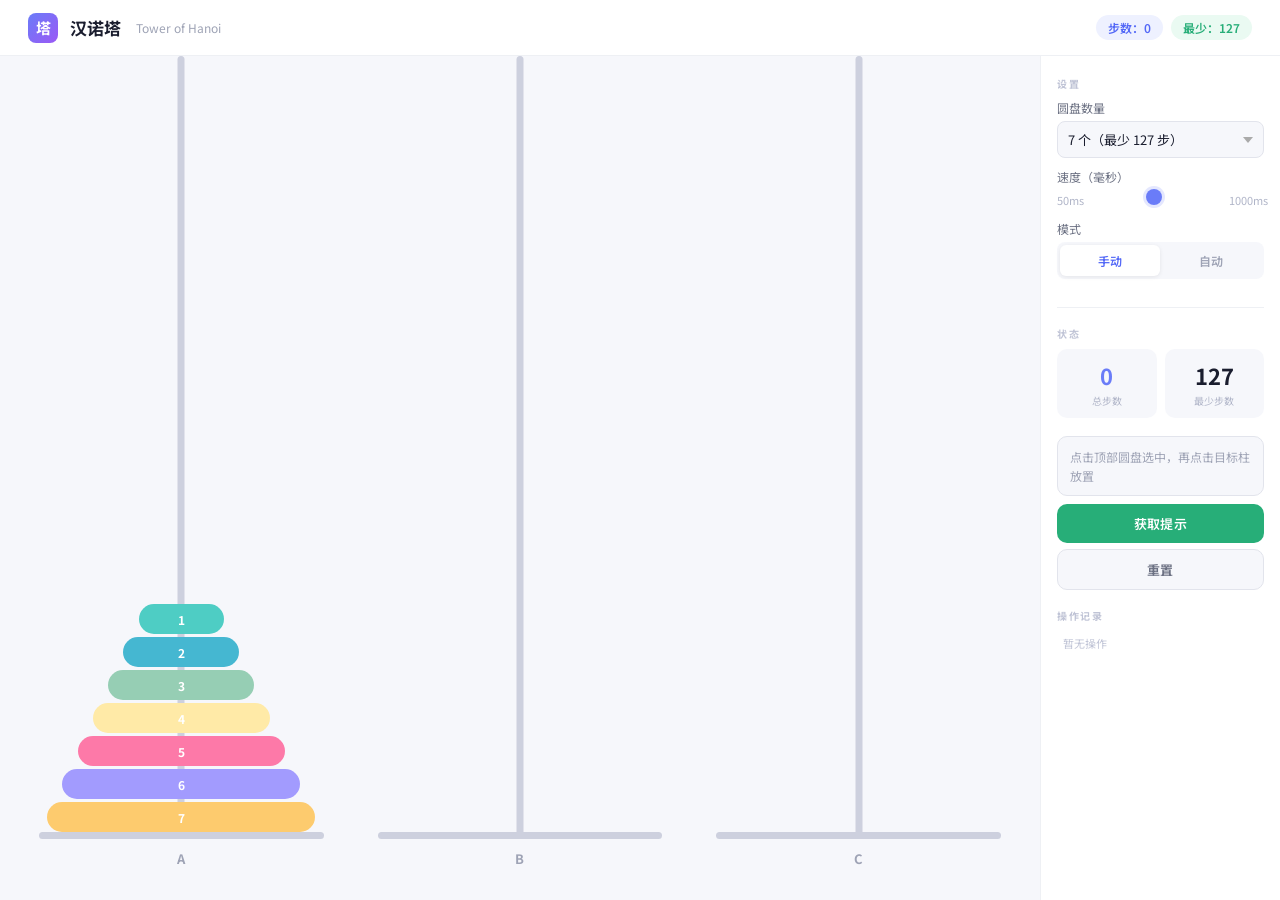
==== Hanoi/Hanoi.html @ 606c4be8 "docs:整理Hanoi文件结构" ====
<!DOCTYPE html>
<!-- saved from url=(0045)file:///C:/Users/admin/Downloads/hanoi_5.html -->
<html lang="zh"><head><meta http-equiv="Content-Type" content="text/html; charset=UTF-8">

<title>汉诺塔</title>
<style>
@import url('https://fonts.googleapis.com/css2?family=Nunito:wght@400;600;700&family=Noto+Sans+SC:wght@400;500;700&display=swap');

*{box-sizing:border-box;margin:0;padding:0}
html,body{width:100%;height:100%;overflow:hidden}

body{
  background:#f0f2f5;
  font-family:'Noto Sans SC','Nunito',sans-serif;
  display:flex;align-items:center;justify-content:center;
}

#app{
  width:100vw;height:100vh;
  max-width:calc(100vh * 16/9);
  background:#fff;
  display:grid;
  grid-template-rows:56px 1fr;
  grid-template-columns:1fr 240px;
  border-radius:0;
  overflow:hidden;
  box-shadow:0 4px 40px rgba(0,0,0,0.10);
}

/* header */
header{
  grid-column:1/3;
  background:#fff;
  border-bottom:1.5px solid #eef0f4;
  display:flex;align-items:center;
  padding:0 28px;gap:12px;
}
.hlogo{
  width:30px;height:30px;border-radius:8px;
  background:linear-gradient(135deg,#6a7cf8,#9b59f5);
  display:flex;align-items:center;justify-content:center;
  font-size:15px;font-weight:700;color:#fff;flex-shrink:0;
}
.htitle{font-size:17px;font-weight:700;color:#1a1d2e;letter-spacing:-0.2px}
.hsub{font-size:12px;color:#9ea3b5;margin-left:4px}
.hbadge{
  margin-left:auto;display:flex;gap:8px;
}
.badge{
  padding:4px 12px;border-radius:20px;font-size:12px;font-weight:600;
}
.badge-blue{background:#eef1ff;color:#5469f7}
.badge-green{background:#eafaf2;color:#27ae78}
.badge-red{background:#fff0f0;color:#e05252}

/* game area */
#game-area{
  background:#f6f7fb;
  display:flex;flex-direction:column;
  align-items:center;justify-content:center;
  padding:0 12px 16px;
  position:relative;
  overflow:hidden;
}

.towers-row{
  display:flex;width:100%;align-items:flex-end;
  justify-content:space-around;
  flex:1;padding-bottom:16px;
}

.tower-col{
  display:flex;flex-direction:column;align-items:center;
  position:relative;flex:1;height:100%;
}

.peg-label{
  font-size:13px;font-weight:700;color:#9ea3b5;
  letter-spacing:1px;margin-top:10px;
}

.peg-zone{
  width:100%;flex:1;
  display:flex;flex-direction:column-reverse;align-items:center;
  position:relative;cursor:pointer;
  border-radius:12px;
  transition:background 0.15s;
  padding-bottom:6px;
}
.peg-zone:hover{background:rgba(90,100,250,0.04)}
.peg-zone.can-drop{background:rgba(90,100,250,0.08)}
.peg-zone.selected-hint{background:rgba(90,100,250,0.06)}

.peg-rod{
  position:absolute;bottom:0;left:50%;transform:translateX(-50%);
  width:7px;background:#cdd0de;border-radius:4px;
  top:0;z-index:0;
}
.peg-base{
  position:absolute;bottom:0;left:8%;right:8%;
  height:7px;background:#cdd0de;border-radius:4px;z-index:1;
}

.disks-wrap{
  position:absolute;bottom:7px;
  width:90%;display:flex;flex-direction:column-reverse;
  align-items:center;gap:3px;z-index:2;
}

.disk{
  height:30px;border-radius:30px;
  display:flex;align-items:center;justify-content:center;
  font-size:12px;font-weight:700;color:#fff;
  transition:transform 0.14s,filter 0.14s,opacity 0.14s;
  cursor:default;position:relative;z-index:2;
  user-select:none;
}
.disk.is-top{cursor:grab;}
.disk.is-top:hover{filter:brightness(1.08);}
.disk.lifted{
  transform:translateY(-22px);
  filter:drop-shadow(0 6px 16px rgba(0,0,0,0.18)) brightness(1.1);
}
.disk.faded{opacity:0.35;}
.disk.dragging{opacity:0.25;transform:none!important;filter:none!important;}

/* floating ghost disk that follows the cursor */
#drag-ghost{
  position:fixed;pointer-events:none;z-index:9999;
  height:30px;border-radius:30px;
  display:flex;align-items:center;justify-content:center;
  font-size:12px;font-weight:700;color:#fff;
  box-shadow:0 8px 28px rgba(0,0,0,0.22);
  transform:translate(-50%,-50%) scale(1.06);
  transition:none;display:none;
}
.peg-zone.drag-over{
  background:rgba(90,100,250,0.13)!important;
  border:2px dashed rgba(90,100,250,0.45);
}

/* progress bottom */
.progress-row{
  width:90%;max-width:480px;
  display:flex;align-items:center;gap:10px;
  margin-top:4px;
}
.progress-track{
  flex:1;height:5px;background:#e2e4ec;border-radius:3px;overflow:hidden;
}
.progress-fill{
  height:100%;border-radius:3px;
  background:linear-gradient(90deg,#6a7cf8,#9b59f5);
  transition:width 0.3s;
}
.progress-label{font-size:11px;color:#b0b5c8;white-space:nowrap}

/* sidebar */
#sidebar{
  background:#fff;
  border-left:1.5px solid #eef0f4;
  padding:20px 16px;
  display:flex;flex-direction:column;gap:18px;
  overflow-y:auto;
}

.sec-label{
  font-size:10px;font-weight:700;color:#c0c4d6;
  letter-spacing:1.5px;text-transform:uppercase;margin-bottom:8px;
}

/* form elements */
.field{display:flex;flex-direction:column;gap:5px;margin-bottom:10px}
.field label{font-size:12px;color:#6b7082}

select{
  background:#f6f7fb;border:1.5px solid #e2e4ec;
  border-radius:8px;color:#1a1d2e;
  font-family:'Noto Sans SC',sans-serif;font-size:13px;
  padding:8px 10px;width:100%;cursor:pointer;outline:none;
  appearance:none;-webkit-appearance:none;
  background-image:url("data:image/svg+xml,%3Csvg xmlns='http://www.w3.org/2000/svg' width='10' height='6'%3E%3Cpath d='M0 0l5 6 5-6z' fill='%23aaa'/%3E%3C/svg%3E");
  background-repeat:no-repeat;background-position:right 10px center;
}
select:focus{border-color:#6a7cf8}

.speed-row{display:flex;align-items:center;gap:8px}
.speed-row span{font-size:11px;color:#b0b5c8;white-space:nowrap}
.speed-val{font-size:12px;font-weight:600;color:#6a7cf8;min-width:40px;text-align:right}
input[type=range]{
  flex:1;-webkit-appearance:none;background:transparent;height:20px;cursor:pointer;
}
input[type=range]::-webkit-slider-track{
  height:4px;background:#e2e4ec;border-radius:2px;
}
input[type=range]::-webkit-slider-thumb{
  -webkit-appearance:none;width:16px;height:16px;border-radius:50%;
  background:#6a7cf8;margin-top:-6px;cursor:pointer;
  box-shadow:0 0 0 3px rgba(106,124,248,0.18);
}

/* mode tabs */
.mode-tabs{display:flex;background:#f6f7fb;border-radius:8px;padding:3px;gap:2px}
.mode-tab{
  flex:1;padding:7px;text-align:center;font-size:12px;font-weight:600;
  border-radius:6px;cursor:pointer;color:#9ea3b5;transition:all 0.15s;user-select:none;
}
.mode-tab.active{background:#fff;color:#5469f7;box-shadow:0 1px 4px rgba(0,0,0,0.08)}

/* buttons */
.btn{
  width:100%;padding:10px 14px;border-radius:10px;
  border:none;cursor:pointer;
  font-family:'Noto Sans SC',sans-serif;font-size:13px;font-weight:600;
  transition:all 0.15s;display:flex;align-items:center;justify-content:center;gap:6px;
  letter-spacing:0.2px;
}
.btn-start{background:linear-gradient(135deg,#6a7cf8,#9b59f5);color:#fff}
.btn-start:hover{filter:brightness(1.07);transform:translateY(-1px)}
.btn-hint{background:#27ae78;color:#fff}
.btn-hint:hover{filter:brightness(1.07);transform:translateY(-1px)}
.btn-reset{background:#f6f7fb;color:#6b7082;border:1.5px solid #e2e4ec}
.btn-reset:hover{background:#eef0f4}
.btn:disabled{opacity:0.45;cursor:not-allowed;transform:none}

/* stats */
.stats-grid{display:grid;grid-template-columns:1fr 1fr;gap:8px}
.stat-card{
  background:#f6f7fb;border-radius:10px;padding:10px;text-align:center;
}
.stat-val{font-size:22px;font-weight:700;color:#1a1d2e;font-variant-numeric:tabular-nums}
.stat-val.purple{color:#6a7cf8}
.stat-lbl{font-size:10px;color:#b0b5c8;margin-top:2px}

/* hint box */
.hint-box{
  background:#f6f7fb;border:1.5px solid #e2e4ec;
  border-radius:10px;padding:10px 12px;
  font-size:12px;color:#9ea3b5;line-height:1.6;min-height:48px;
}
.hint-box.ok{border-color:#27ae78;color:#27ae78;background:#eafaf2}
.hint-box.err{border-color:#e05252;color:#e05252;background:#fff0f0}
.hint-box.tip{border-color:#f59e0b;color:#b97a00;background:#fffbeb}

/* log */
.log-area{flex:1;overflow-y:auto;display:flex;flex-direction:column;gap:3px;min-height:0}
.log-row{
  display:flex;align-items:center;gap:7px;
  padding:5px 8px;border-radius:7px;
  background:#f6f7fb;font-size:11px;
}
.log-num{color:#c0c4d6;min-width:22px;font-weight:600}
.log-chip{
  width:18px;height:18px;border-radius:50%;
  display:flex;align-items:center;justify-content:center;
  font-size:9px;font-weight:700;color:#fff;flex-shrink:0;
}
.log-txt{color:#6b7082;flex:1}
.log-txt b{color:#1a1d2e}

/* win overlay */
.win-overlay{
  position:absolute;inset:0;
  background:rgba(246,247,251,0.94);
  display:none;flex-direction:column;align-items:center;justify-content:center;
  gap:14px;z-index:60;border-radius:0;
}
.win-overlay.show{display:flex}
.win-icon{font-size:48px}
.win-title{font-size:26px;font-weight:700;color:#1a1d2e;letter-spacing:-0.5px}
.win-sub{font-size:13px;color:#9ea3b5}
.win-stats-row{display:flex;gap:20px}
.win-stat{text-align:center}
.win-stat-val{font-size:24px;font-weight:700;color:#6a7cf8}
.win-stat-lbl{font-size:11px;color:#b0b5c8;margin-top:2px}
.btn-win{width:160px;padding:11px 0;background:linear-gradient(135deg,#6a7cf8,#9b59f5);color:#fff;border:none;border-radius:10px;font-family:'Noto Sans SC',sans-serif;font-size:13px;font-weight:700;cursor:pointer;margin-top:6px}
.btn-win:hover{filter:brightness(1.08)}

.divider{height:1px;background:#eef0f4}
</style>
</head>
<body>
<div id="app">

  <!-- header -->
  <header>
    <div class="hlogo">塔</div>
    <div>
      <div class="htitle">汉诺塔</div>
    </div>
    <span class="hsub">Tower of Hanoi</span>
    <div class="hbadge">
      <span class="badge badge-blue" id="hdrSteps">步数：0</span>
      <span class="badge badge-green" id="hdrMin">最少：127</span>
    </div>
  </header>

  <!-- game -->
  <div id="game-area">
    <div class="towers-row" id="towersRow">
      <div class="tower-col">
        <div class="peg-zone" id="peg-A" data-peg="A">
          <div class="peg-rod"></div>
          <div class="peg-base"></div>
          <div class="disks-wrap" id="disks-A"><div class="disk" style="width: 88%; background: rgb(253, 203, 110); color: rgb(255, 255, 255);">7</div><div class="disk" style="width: 78%; background: rgb(162, 155, 254); color: rgb(255, 255, 255);">6</div><div class="disk" style="width: 68%; background: rgb(253, 121, 168); color: rgb(255, 255, 255);">5</div><div class="disk" style="width: 58%; background: rgb(255, 234, 167); color: rgb(255, 255, 255);">4</div><div class="disk" style="width: 48%; background: rgb(150, 206, 180); color: rgb(255, 255, 255);">3</div><div class="disk" style="width: 38%; background: rgb(69, 183, 209); color: rgb(255, 255, 255);">2</div><div class="disk is-top" style="width: 28%; background: rgb(78, 205, 196); color: rgb(255, 255, 255);">1</div></div>
        </div>
        <div class="peg-label">A</div>
      </div>
      <div class="tower-col">
        <div class="peg-zone" id="peg-B" data-peg="B">
          <div class="peg-rod"></div>
          <div class="peg-base"></div>
          <div class="disks-wrap" id="disks-B"></div>
        </div>
        <div class="peg-label">B</div>
      </div>
      <div class="tower-col">
        <div class="peg-zone" id="peg-C" data-peg="C">
          <div class="peg-rod"></div>
          <div class="peg-base"></div>
          <div class="disks-wrap" id="disks-C"></div>
        </div>
        <div class="peg-label">C</div>
      </div>
    </div>

    <div class="progress-row" id="progressRow" style="display:none">
      <span class="progress-label" id="progLabel">0 / 0</span>
      <div class="progress-track">
        <div class="progress-fill" id="progFill" style="width:0%"></div>
      </div>
      <span class="progress-label" id="progPct">0%</span>
    </div>

    <!-- win -->
    <div class="win-overlay" id="winOverlay">
      <div class="win-icon">🎉</div>
      <div class="win-title">挑战完成！</div>
      <div class="win-sub">所有圆盘已从 A 柱移至 C 柱</div>
      <div class="win-stats-row">
        <div class="win-stat">
          <div class="win-stat-val" id="winSteps">0</div>
          <div class="win-stat-lbl">实际步数</div>
        </div>
        <div class="win-stat">
          <div class="win-stat-val" id="winMin">0</div>
          <div class="win-stat-lbl">最优步数</div>
        </div>
        <div class="win-stat">
          <div class="win-stat-val" id="winExtra">0</div>
          <div class="win-stat-lbl">多走步数</div>
        </div>
      </div>
      <button class="btn-win" id="winRestartBtn">再来一局</button>
    </div>
  </div>

  <!-- sidebar -->
  <div id="sidebar">
    <div>
      <div class="sec-label">设置</div>
      <div class="field">
        <label>圆盘数量</label>
        <select id="diskCount"><option value="2">2 个（最少 3 步）</option><option value="3">3 个（最少 7 步）</option><option value="4">4 个（最少 15 步）</option><option value="5">5 个（最少 31 步）</option><option value="6">6 个（最少 63 步）</option><option value="7">7 个（最少 127 步）</option><option value="8">8 个（最少 255 步）</option><option value="9">9 个（最少 511 步）</option><option value="10">10 个（最少 1,023 步）</option><option value="11">11 个（最少 2,047 步）</option><option value="12">12 个（最少 4,095 步）</option><option value="13">13 个（最少 8,191 步）</option><option value="14">14 个（最少 16,383 步）</option><option value="15">15 个（最少 32,767 步）</option><option value="16">16 个（最少 65,535 步）</option><option value="17">17 个（最少 131,071 步）</option><option value="18">18 个（最少 262,143 步）</option><option value="19">19 个（最少 524,287 步）</option><option value="20">20 个（最少 1,048,575 步）</option><option value="21">21 个（最少 2,097,151 步）</option><option value="22">22 个（最少 4,194,303 步）</option><option value="23">23 个（最少 8,388,607 步）</option><option value="24">24 个（最少 16,777,215 步）</option><option value="25">25 个（最少 33,554,431 步）</option><option value="26">26 个（最少 67,108,863 步）</option><option value="27">27 个（最少 134,217,727 步）</option><option value="28">28 个（最少 268,435,455 步）</option><option value="29">29 个（最少 536,870,911 步）</option><option value="30">30 个（最少 1,073,741,823 步）</option></select>
      </div>
      <div class="field">
        <label>速度（毫秒）</label>
        <div class="speed-row">
          <span>50ms</span>
          <input type="range" id="speedSlider" min="50" max="1000" step="50" value="500">
          <span>1000ms</span>
          <span class="speed-val" id="speedVal">500ms</span>
        </div>
      </div>
      <div class="field">
        <label>模式</label>
        <div class="mode-tabs">
          <div class="mode-tab active" data-mode="manual">手动</div>
          <div class="mode-tab" data-mode="auto">自动</div>
        </div>
      </div>

    </div>

    <div class="divider"></div>

    <div>
      <div class="sec-label">状态</div>
      <div class="stats-grid">
        <div class="stat-card">
          <div class="stat-val purple" id="statSteps">0</div>
          <div class="stat-lbl">总步数</div>
        </div>
        <div class="stat-card">
          <div class="stat-val" id="statMin">127</div>
          <div class="stat-lbl">最少步数</div>
        </div>
      </div>
    </div>

    <div id="hintSection">
      <div class="hint-box" id="hintBox">点击顶部圆盘选中，再点击目标柱放置</div>
      <button class="btn btn-hint" id="hintBtn" style="margin-top:8px">获取提示</button>
      <button class="btn btn-reset" id="resetBtn" style="margin-top:6px">重置</button>
    </div>

    <div style="flex:1;display:flex;flex-direction:column;min-height:0">
      <div class="sec-label">操作记录</div>
      <div class="log-area" id="logArea"><div style="font-size:11px;color:#c0c4d6;padding:4px 6px">暂无操作</div></div>
    </div>
  </div>

</div>

<div id="drag-ghost"></div>

<script>
// disk color palette — bright & cheerful like the reference UI
const PALETTE = [
  '#4ecdc4','#45b7d1','#96ceb4','#ffeaa7',
  '#fd79a8','#a29bfe','#fdcb6e','#00cec9',
  '#e17055','#6c5ce7'
];
function diskBg(size){ return PALETTE[(size-1) % PALETTE.length]; }
function diskFg(){ return '#fff'; }

// populate disk count select
(function(){
  const sel=document.getElementById('diskCount');
  for(let i=2;i<=30;i++){
    const opt=document.createElement('option');
    opt.value=i;
    opt.textContent=i+' 个（最少 '+(Math.pow(2,i)-1).toLocaleString()+' 步）';
    if(i===7) opt.selected=true;
    sel.appendChild(opt);
  }
})();

let N=7, mode='manual';
let towers={A:[],B:[],C:[]};
let steps=0, gameActive=false, selectedPeg=null;
let autoRunning=false, autoQueue=[], autoTimer=null;
let logEntries=[];

function minSteps(n){ return Math.pow(2,n)-1; }

function diskWidthPct(size){
  // returns % of disks-wrap width
  const minP=28, maxP=88;
  return minP + (size-1)*(maxP-minP)/Math.max(N-1,1);
}

// ── Drag state ──────────────────────────────────────────────
// Two-phase: pointerdown arms a "pending drag", pointermove activates it
// only after moving >5px so a simple click still reaches the peg-zone handler.
let dragSrcPeg=null, dragSize=null, isDragging=false;
let pendingDrag=null; // {peg, diskEl, startX, startY}
const ghost=document.getElementById('drag-ghost');
const DRAG_THRESHOLD=5;

function activateDrag(){
  if(!pendingDrag||isDragging) return;
  const {peg,diskEl,startX,startY}=pendingDrag;
  if(!gameActive||mode!=='manual'||autoRunning) return;
  if(!towers[peg].length) return;
  const size=towers[peg][towers[peg].length-1];
  dragSrcPeg=peg; dragSize=size; isDragging=true;
  selectedPeg=null;
  ghost.textContent=size;
  // use the actual rendered pixel width of the disk element
  const realW=diskEl.getBoundingClientRect().width;
  ghost.style.width=realW+'px';
  ghost.style.minWidth='40px';
  ghost.style.background=diskBg(size);
  ghost.style.display='flex';
  moveGhost(startX,startY);
  render();
}

function moveGhost(x,y){
  ghost.style.left=x+'px';
  ghost.style.top=y+'px';
}

function cancelDrag(){
  pendingDrag=null;
  if(!isDragging) return;
  isDragging=false;
  ghost.style.display='none';
  dragSrcPeg=null; dragSize=null;
  ['A','B','C'].forEach(p=>document.getElementById('peg-'+p).classList.remove('drag-over'));
  render();
}

function endDrag(toPeg){
  ghost.style.display='none';
  const wasDragging=isDragging;
  isDragging=false;
  pendingDrag=null;
  ['A','B','C'].forEach(p=>document.getElementById('peg-'+p).classList.remove('drag-over'));
  if(wasDragging && toPeg && toPeg!==dragSrcPeg){
    const ok=tryMove(dragSrcPeg,toPeg);
    if(ok) setHint('移动成功！','ok');
  }
  dragSrcPeg=null; dragSize=null;
  render();
}

document.addEventListener('pointermove',e=>{
  if(pendingDrag && !isDragging){
    const dx=e.clientX-pendingDrag.startX, dy=e.clientY-pendingDrag.startY;
    if(Math.sqrt(dx*dx+dy*dy)>DRAG_THRESHOLD) activateDrag();
  }
  if(!isDragging) return;
  moveGhost(e.clientX,e.clientY);
  ['A','B','C'].forEach(p=>{
    const z=document.getElementById('peg-'+p);
    const r=z.getBoundingClientRect();
    const over=e.clientX>=r.left&&e.clientX<=r.right&&e.clientY>=r.top&&e.clientY<=r.bottom;
    z.classList.toggle('drag-over', over && p!==dragSrcPeg);
  });
});
document.addEventListener('pointerup',e=>{
  if(isDragging){
    let toPeg=null;
    ['A','B','C'].forEach(p=>{
      const r=document.getElementById('peg-'+p).getBoundingClientRect();
      if(e.clientX>=r.left&&e.clientX<=r.right&&e.clientY>=r.top&&e.clientY<=r.bottom) toPeg=p;
    });
    endDrag(toPeg);
  } else {
    // was just a tap/click — clear pending, let the click event on peg-zone fire normally
    pendingDrag=null;
  }
});
document.addEventListener('pointercancel',()=>cancelDrag());

// ── Render ───────────────────────────────────────────────────
function render(){
  ['A','B','C'].forEach(p=>{
    const wrap = document.getElementById('disks-'+p);
    wrap.innerHTML='';
    towers[p].forEach((size,i)=>{
      const isTop = i===towers[p].length-1;
      const d = document.createElement('div');
      d.className='disk'+(isTop&&gameActive&&mode==='manual'?' is-top':'');
      if(isTop && selectedPeg===p) d.classList.add('lifted');
      if(isTop && isDragging && dragSrcPeg===p) d.classList.add('dragging');
      d.style.width = diskWidthPct(size)+'%';
      d.style.background = diskBg(size);
      d.style.color = diskFg();
      d.textContent = size;
      // arm drag on pointerdown — do NOT stopPropagation so peg-zone click still fires
      if(isTop && gameActive && mode==='manual'){
        d.addEventListener('pointerdown',e=>{
          e.preventDefault(); // prevent text selection / scroll
          pendingDrag={peg:p, diskEl:d, startX:e.clientX, startY:e.clientY};
        });
      }
      wrap.appendChild(d);
    });
    const zone = document.getElementById('peg-'+p);
    zone.className='peg-zone';
    if(gameActive && mode==='manual' && selectedPeg && selectedPeg!==p)
      zone.classList.add('selected-hint');
  });

  const s=steps, mn=gameActive?minSteps(N):0;
  document.getElementById('statSteps').textContent=s;
  document.getElementById('statMin').textContent=gameActive?mn:'—';
  document.getElementById('hdrSteps').textContent='步数：'+s;
  document.getElementById('hdrMin').textContent=gameActive?'最少：'+mn:'最少：—';
  if(gameActive&&mode==='auto'){
    const pct=mn>0?Math.min(100,Math.round(s/mn*100)):0;
    document.getElementById('progFill').style.width=pct+'%';
    document.getElementById('progLabel').textContent=s+' / '+mn;
    document.getElementById('progPct').textContent=pct+'%';
  }
}

function addLog(from,to,disk){
  logEntries.unshift({n:steps,from,to,disk});
  const area=document.getElementById('logArea');
  if(logEntries.length===1) area.innerHTML='';
  const row=document.createElement('div');
  row.className='log-row';
  row.innerHTML=`<span class="log-num">${steps}</span>
    <span class="log-chip" style="background:${diskBg(disk)}">${disk}</span>
    <span class="log-txt"><b>${from}</b> → <b>${to}</b></span>`;
  area.prepend(row);
}

function doMove(from,to,skipLog){
  const disk=towers[from].pop();
  towers[to].push(disk);
  steps++;
  if(!skipLog) addLog(from,to,disk);
  render();
  if(towers.C.length===N) handleWin();
}

function tryMove(from,to){
  if(!gameActive||!from||!to||from===to) return false;
  if(!towers[from].length){ setHint('该柱没有圆盘','err'); return false; }
  const top=towers[from][towers[from].length-1];
  if(towers[to].length&&towers[to][towers[to].length-1]<top){
    setHint('不能将大盘放在小盘上！','err'); return false;
  }
  doMove(from,to);
  return true;
}

function handleClick(peg){
  if(!gameActive||mode!=='manual'||autoRunning) return;
  if(selectedPeg===null){
    if(!towers[peg].length){ setHint('该柱没有圆盘','err'); return; }
    selectedPeg=peg;
    setHint('已选中圆盘 '+towers[peg][towers[peg].length-1]+'，点击目标柱放置');
    render();
  } else {
    const from=selectedPeg; selectedPeg=null;
    if(!tryMove(from,peg)) render();
    else setHint('移动成功！','ok');
  }
}

// click handler
['A','B','C'].forEach(p=>{
  document.getElementById('peg-'+p).addEventListener('click',e=>{
    if(isDragging) return; // drag just completed, ignore
    handleClick(p);
  });
});

function setHint(msg,type){
  const b=document.getElementById('hintBox');
  b.textContent=msg;
  b.className='hint-box'+(type?' '+type:'');
}

function handleWin(){
  gameActive=false; autoRunning=false;
  if(autoTimer) clearTimeout(autoTimer);
  const mn=minSteps(N);
  document.getElementById('winSteps').textContent=steps;
  document.getElementById('winMin').textContent=mn;
  document.getElementById('winExtra').textContent=steps-mn;
  document.getElementById('winOverlay').classList.add('show');
  if(typeof window.SendMessageToU3d==='function') window.SendMessageToU3d('PageLoaded');
}

function initGame(){
  towers={A:[],B:[],C:[]};
  for(let i=N;i>=1;i--) towers.A.push(i);
  steps=0; selectedPeg=null; autoRunning=false; autoQueue=[];
  logEntries=[];
  if(autoTimer) clearTimeout(autoTimer);
  document.getElementById('logArea').innerHTML='<div style="font-size:11px;color:#c0c4d6;padding:4px 6px">暂无操作</div>';
  document.getElementById('winOverlay').classList.remove('show');
  document.getElementById('hintBtn').disabled=false;
  document.getElementById('resetBtn').disabled=false;
  document.getElementById('progressRow').style.display=mode==='auto'?'flex':'none';
  if(mode==='auto'){ document.getElementById('progFill').style.width='0%'; }
  setHint(mode==='manual'?'点击顶部圆盘选中，再点击目标柱放置':'自动模式已开始，观察移动过程');
  gameActive=true;
  render();
}

document.getElementById('resetBtn').addEventListener('click',()=>{
  N=parseInt(document.getElementById('diskCount').value);
  initGame();
  if(mode==='auto') startAuto();
});

document.getElementById('winRestartBtn').addEventListener('click',()=>{
  document.getElementById('winOverlay').classList.remove('show');
  N=parseInt(document.getElementById('diskCount').value);
  initGame();
  if(mode==='auto') startAuto();
});

document.querySelectorAll('.mode-tab').forEach(tab=>{
  tab.addEventListener('click',()=>{
    document.querySelectorAll('.mode-tab').forEach(t=>t.classList.remove('active'));
    tab.classList.add('active');
    mode=tab.dataset.mode;
    document.getElementById('hintSection').style.display=mode==='manual'?'block':'none';
    initGame();
    if(mode==='auto') startAuto();
  });
});

document.getElementById('diskCount').addEventListener('change',()=>{
  N=parseInt(document.getElementById('diskCount').value);
  initGame();
});

document.getElementById('speedSlider').addEventListener('input',function(){
  document.getElementById('speedVal').textContent=this.value+'ms';
});

function buildAutoQueue(n,from,to,via,q){
  if(n===0) return;
  buildAutoQueue(n-1,from,via,to,q);
  q.push([from,to]);
  buildAutoQueue(n-1,via,to,from,q);
}

function startAuto(){
  autoQueue=[];
  buildAutoQueue(N,'A','C','B',autoQueue);
  autoRunning=true;
  runNextAuto();
}

function runNextAuto(){
  if(!autoRunning||!autoQueue.length){autoRunning=false;return;}
  const [f,t]=autoQueue.shift();
  doMove(f,t);
  if(towers.C.length===N) return;
  autoTimer=setTimeout(runNextAuto,parseInt(document.getElementById('speedSlider').value));
}

// BFS optimal hint — works regardless of current state
function getOptimalHint(){
  const state={A:[...towers.A],B:[...towers.B],C:[...towers.C]};
  const key=s=>s.A.join(',')+'/'+s.B.join(',')+'/'+s.C.join(',');
  const pegs=['A','B','C'];
  const queue=[{state,first:null}];
  const visited=new Set([key(state)]);
  while(queue.length){
    const {state:cur,first}=queue.shift();
    if(cur.C.length===N) return first;
    for(const from of pegs){
      if(!cur[from].length) continue;
      const top=cur[from][cur[from].length-1];
      for(const to of pegs){
        if(from===to) continue;
        if(cur[to].length&&cur[to][cur[to].length-1]<top) continue;
        const ns={A:[...cur.A],B:[...cur.B],C:[...cur.C]};
        ns[to].push(ns[from].pop());
        const k=key(ns);
        if(!visited.has(k)){
          visited.add(k);
          queue.push({state:ns,first:first||[from,to]});
        }
      }
    }
  }
  return null;
}

document.getElementById('hintBtn').addEventListener('click',()=>{
  if(!gameActive) return;
  const hint=getOptimalHint();
  if(!hint){setHint('已完成！',  'ok');return;}
  const [from,to]=hint;
  const disk=towers[from][towers[from].length-1];
  setHint('将圆盘 '+disk+' 从 '+from+' 柱 → '+to+' 柱','tip');
});

// 页面加载时直接初始化，不需要点击开始游戏
N = parseInt(document.getElementById('diskCount').value);
initGame();

// 通知端上页面加载完成
if(typeof window.SendMessageToU3d==='function') window.SendMessageToU3d('PageLoaded');
</script>


</body></html>
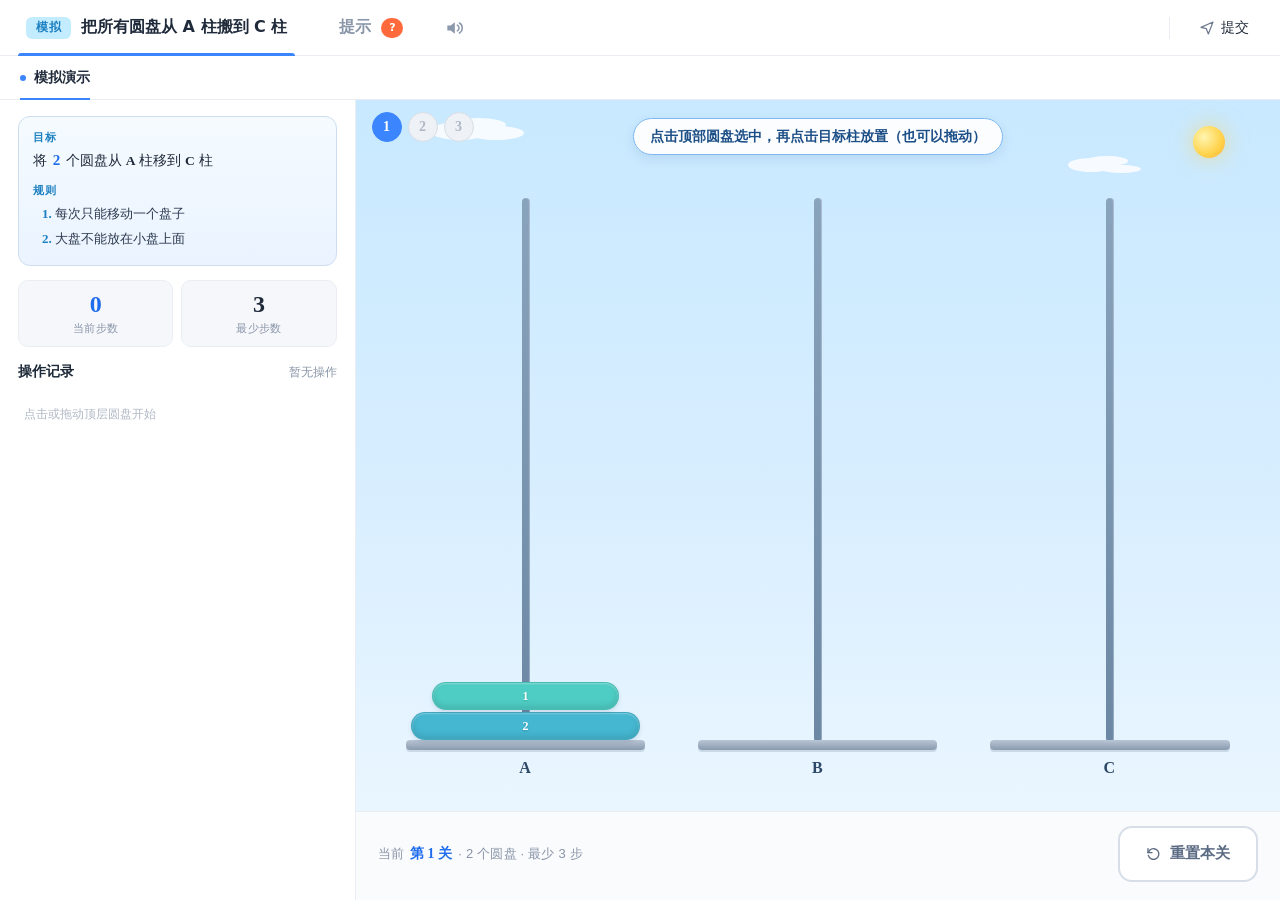
==== commit 3cf6be34: "feat(hanoi): 改造为 climb-s 风格 + 3 关阶梯解锁 - UI / 硬性规则与 climb-s 对齐：客户端桥接、body.is-animating、Web Audio 音效、c" ====
--- a/Hanoi/Hanoi.html
+++ b/Hanoi/Hanoi.html
@@ -1,771 +1,326 @@
-<!DOCTYPE html>
-<!-- saved from url=(0045)file:///C:/Users/admin/Downloads/hanoi_5.html -->
-<html lang="zh"><head><meta http-equiv="Content-Type" content="text/html; charset=UTF-8">
-
-<title>汉诺塔</title>
-<style>
-@import url('https://fonts.googleapis.com/css2?family=Nunito:wght@400;600;700&family=Noto+Sans+SC:wght@400;500;700&display=swap');
-
-*{box-sizing:border-box;margin:0;padding:0}
-html,body{width:100%;height:100%;overflow:hidden}
-
-body{
-  background:#f0f2f5;
-  font-family:'Noto Sans SC','Nunito',sans-serif;
-  display:flex;align-items:center;justify-content:center;
-}
-
-#app{
-  width:100vw;height:100vh;
-  max-width:calc(100vh * 16/9);
-  background:#fff;
-  display:grid;
-  grid-template-rows:56px 1fr;
-  grid-template-columns:1fr 240px;
-  border-radius:0;
-  overflow:hidden;
-  box-shadow:0 4px 40px rgba(0,0,0,0.10);
-}
-
-/* header */
-header{
-  grid-column:1/3;
-  background:#fff;
-  border-bottom:1.5px solid #eef0f4;
-  display:flex;align-items:center;
-  padding:0 28px;gap:12px;
-}
-.hlogo{
-  width:30px;height:30px;border-radius:8px;
-  background:linear-gradient(135deg,#6a7cf8,#9b59f5);
-  display:flex;align-items:center;justify-content:center;
-  font-size:15px;font-weight:700;color:#fff;flex-shrink:0;
-}
-.htitle{font-size:17px;font-weight:700;color:#1a1d2e;letter-spacing:-0.2px}
-.hsub{font-size:12px;color:#9ea3b5;margin-left:4px}
-.hbadge{
-  margin-left:auto;display:flex;gap:8px;
-}
-.badge{
-  padding:4px 12px;border-radius:20px;font-size:12px;font-weight:600;
-}
-.badge-blue{background:#eef1ff;color:#5469f7}
-.badge-green{background:#eafaf2;color:#27ae78}
-.badge-red{background:#fff0f0;color:#e05252}
-
-/* game area */
-#game-area{
-  background:#f6f7fb;
-  display:flex;flex-direction:column;
-  align-items:center;justify-content:center;
-  padding:0 12px 16px;
-  position:relative;
-  overflow:hidden;
-}
-
-.towers-row{
-  display:flex;width:100%;align-items:flex-end;
-  justify-content:space-around;
-  flex:1;padding-bottom:16px;
-}
-
-.tower-col{
-  display:flex;flex-direction:column;align-items:center;
-  position:relative;flex:1;height:100%;
-}
-
-.peg-label{
-  font-size:13px;font-weight:700;color:#9ea3b5;
-  letter-spacing:1px;margin-top:10px;
-}
-
-.peg-zone{
-  width:100%;flex:1;
-  display:flex;flex-direction:column-reverse;align-items:center;
-  position:relative;cursor:pointer;
-  border-radius:12px;
-  transition:background 0.15s;
-  padding-bottom:6px;
-}
-.peg-zone:hover{background:rgba(90,100,250,0.04)}
-.peg-zone.can-drop{background:rgba(90,100,250,0.08)}
-.peg-zone.selected-hint{background:rgba(90,100,250,0.06)}
-
-.peg-rod{
-  position:absolute;bottom:0;left:50%;transform:translateX(-50%);
-  width:7px;background:#cdd0de;border-radius:4px;
-  top:0;z-index:0;
-}
-.peg-base{
-  position:absolute;bottom:0;left:8%;right:8%;
-  height:7px;background:#cdd0de;border-radius:4px;z-index:1;
-}
-
-.disks-wrap{
-  position:absolute;bottom:7px;
-  width:90%;display:flex;flex-direction:column-reverse;
-  align-items:center;gap:3px;z-index:2;
-}
-
-.disk{
-  height:30px;border-radius:30px;
-  display:flex;align-items:center;justify-content:center;
-  font-size:12px;font-weight:700;color:#fff;
-  transition:transform 0.14s,filter 0.14s,opacity 0.14s;
-  cursor:default;position:relative;z-index:2;
-  user-select:none;
-}
-.disk.is-top{cursor:grab;}
-.disk.is-top:hover{filter:brightness(1.08);}
-.disk.lifted{
-  transform:translateY(-22px);
-  filter:drop-shadow(0 6px 16px rgba(0,0,0,0.18)) brightness(1.1);
-}
-.disk.faded{opacity:0.35;}
-.disk.dragging{opacity:0.25;transform:none!important;filter:none!important;}
-
-/* floating ghost disk that follows the cursor */
-#drag-ghost{
-  position:fixed;pointer-events:none;z-index:9999;
-  height:30px;border-radius:30px;
-  display:flex;align-items:center;justify-content:center;
-  font-size:12px;font-weight:700;color:#fff;
-  box-shadow:0 8px 28px rgba(0,0,0,0.22);
-  transform:translate(-50%,-50%) scale(1.06);
-  transition:none;display:none;
-}
-.peg-zone.drag-over{
-  background:rgba(90,100,250,0.13)!important;
-  border:2px dashed rgba(90,100,250,0.45);
-}
-
-/* progress bottom */
-.progress-row{
-  width:90%;max-width:480px;
-  display:flex;align-items:center;gap:10px;
-  margin-top:4px;
-}
-.progress-track{
-  flex:1;height:5px;background:#e2e4ec;border-radius:3px;overflow:hidden;
-}
-.progress-fill{
-  height:100%;border-radius:3px;
-  background:linear-gradient(90deg,#6a7cf8,#9b59f5);
-  transition:width 0.3s;
-}
-.progress-label{font-size:11px;color:#b0b5c8;white-space:nowrap}
-
-/* sidebar */
-#sidebar{
-  background:#fff;
-  border-left:1.5px solid #eef0f4;
-  padding:20px 16px;
-  display:flex;flex-direction:column;gap:18px;
-  overflow-y:auto;
-}
-
-.sec-label{
-  font-size:10px;font-weight:700;color:#c0c4d6;
-  letter-spacing:1.5px;text-transform:uppercase;margin-bottom:8px;
-}
-
-/* form elements */
-.field{display:flex;flex-direction:column;gap:5px;margin-bottom:10px}
-.field label{font-size:12px;color:#6b7082}
-
-select{
-  background:#f6f7fb;border:1.5px solid #e2e4ec;
-  border-radius:8px;color:#1a1d2e;
-  font-family:'Noto Sans SC',sans-serif;font-size:13px;
-  padding:8px 10px;width:100%;cursor:pointer;outline:none;
-  appearance:none;-webkit-appearance:none;
-  background-image:url("data:image/svg+xml,%3Csvg xmlns='http://www.w3.org/2000/svg' width='10' height='6'%3E%3Cpath d='M0 0l5 6 5-6z' fill='%23aaa'/%3E%3C/svg%3E");
-  background-repeat:no-repeat;background-position:right 10px center;
-}
-select:focus{border-color:#6a7cf8}
-
-.speed-row{display:flex;align-items:center;gap:8px}
-.speed-row span{font-size:11px;color:#b0b5c8;white-space:nowrap}
-.speed-val{font-size:12px;font-weight:600;color:#6a7cf8;min-width:40px;text-align:right}
-input[type=range]{
-  flex:1;-webkit-appearance:none;background:transparent;height:20px;cursor:pointer;
-}
-input[type=range]::-webkit-slider-track{
-  height:4px;background:#e2e4ec;border-radius:2px;
-}
-input[type=range]::-webkit-slider-thumb{
-  -webkit-appearance:none;width:16px;height:16px;border-radius:50%;
-  background:#6a7cf8;margin-top:-6px;cursor:pointer;
-  box-shadow:0 0 0 3px rgba(106,124,248,0.18);
-}
-
-/* mode tabs */
-.mode-tabs{display:flex;background:#f6f7fb;border-radius:8px;padding:3px;gap:2px}
-.mode-tab{
-  flex:1;padding:7px;text-align:center;font-size:12px;font-weight:600;
-  border-radius:6px;cursor:pointer;color:#9ea3b5;transition:all 0.15s;user-select:none;
-}
-.mode-tab.active{background:#fff;color:#5469f7;box-shadow:0 1px 4px rgba(0,0,0,0.08)}
-
-/* buttons */
-.btn{
-  width:100%;padding:10px 14px;border-radius:10px;
-  border:none;cursor:pointer;
-  font-family:'Noto Sans SC',sans-serif;font-size:13px;font-weight:600;
-  transition:all 0.15s;display:flex;align-items:center;justify-content:center;gap:6px;
-  letter-spacing:0.2px;
-}
-.btn-start{background:linear-gradient(135deg,#6a7cf8,#9b59f5);color:#fff}
-.btn-start:hover{filter:brightness(1.07);transform:translateY(-1px)}
-.btn-hint{background:#27ae78;color:#fff}
-.btn-hint:hover{filter:brightness(1.07);transform:translateY(-1px)}
-.btn-reset{background:#f6f7fb;color:#6b7082;border:1.5px solid #e2e4ec}
-.btn-reset:hover{background:#eef0f4}
-.btn:disabled{opacity:0.45;cursor:not-allowed;transform:none}
-
-/* stats */
-.stats-grid{display:grid;grid-template-columns:1fr 1fr;gap:8px}
-.stat-card{
-  background:#f6f7fb;border-radius:10px;padding:10px;text-align:center;
-}
-.stat-val{font-size:22px;font-weight:700;color:#1a1d2e;font-variant-numeric:tabular-nums}
-.stat-val.purple{color:#6a7cf8}
-.stat-lbl{font-size:10px;color:#b0b5c8;margin-top:2px}
-
-/* hint box */
-.hint-box{
-  background:#f6f7fb;border:1.5px solid #e2e4ec;
-  border-radius:10px;padding:10px 12px;
-  font-size:12px;color:#9ea3b5;line-height:1.6;min-height:48px;
-}
-.hint-box.ok{border-color:#27ae78;color:#27ae78;background:#eafaf2}
-.hint-box.err{border-color:#e05252;color:#e05252;background:#fff0f0}
-.hint-box.tip{border-color:#f59e0b;color:#b97a00;background:#fffbeb}
-
-/* log */
-.log-area{flex:1;overflow-y:auto;display:flex;flex-direction:column;gap:3px;min-height:0}
-.log-row{
-  display:flex;align-items:center;gap:7px;
-  padding:5px 8px;border-radius:7px;
-  background:#f6f7fb;font-size:11px;
-}
-.log-num{color:#c0c4d6;min-width:22px;font-weight:600}
-.log-chip{
-  width:18px;height:18px;border-radius:50%;
-  display:flex;align-items:center;justify-content:center;
-  font-size:9px;font-weight:700;color:#fff;flex-shrink:0;
-}
-.log-txt{color:#6b7082;flex:1}
-.log-txt b{color:#1a1d2e}
-
-/* win overlay */
-.win-overlay{
-  position:absolute;inset:0;
-  background:rgba(246,247,251,0.94);
-  display:none;flex-direction:column;align-items:center;justify-content:center;
-  gap:14px;z-index:60;border-radius:0;
-}
-.win-overlay.show{display:flex}
-.win-icon{font-size:48px}
-.win-title{font-size:26px;font-weight:700;color:#1a1d2e;letter-spacing:-0.5px}
-.win-sub{font-size:13px;color:#9ea3b5}
-.win-stats-row{display:flex;gap:20px}
-.win-stat{text-align:center}
-.win-stat-val{font-size:24px;font-weight:700;color:#6a7cf8}
-.win-stat-lbl{font-size:11px;color:#b0b5c8;margin-top:2px}
-.btn-win{width:160px;padding:11px 0;background:linear-gradient(135deg,#6a7cf8,#9b59f5);color:#fff;border:none;border-radius:10px;font-family:'Noto Sans SC',sans-serif;font-size:13px;font-weight:700;cursor:pointer;margin-top:6px}
-.btn-win:hover{filter:brightness(1.08)}
-
-.divider{height:1px;background:#eef0f4}
-</style>
-</head>
-<body>
-<div id="app">
-
-  <!-- header -->
-  <header>
-    <div class="hlogo">塔</div>
-    <div>
-      <div class="htitle">汉诺塔</div>
+<!doctype html>
+<html lang="zh-CN">
+  <head>
+    <meta charset="UTF-8" />
+    <meta name="viewport" content="width=device-width, initial-scale=1.0" />
+    <title>汉诺塔</title>
+    <!-- ============================================================
+         客户端桥接 —— 必须在 <head> 内联，确保比客户端注入的桥接调用更早就位。
+         详见 开发日志.md。
+         ============================================================ -->
+    <script>
+      window.SendMessageToJs = function () {};
+      var __setIframeUrlHandled = false;
+      window.SetIframeUrl = function (url) {
+        if (__setIframeUrlHandled) return;
+        __setIframeUrlHandled = true;
+        window.SendMessageToU3d && window.SendMessageToU3d("PageLoaded");
+        window.OnIframeLoad && window.OnIframeLoad();
+        if (url && url !== location.href) {
+          location.href = url;
+        }
+      };
+      window.ShowClose = function () {};
+      window.HideClose = function () {};
+    </script>
+    <link rel="stylesheet" href="./styles.css" />
+  </head>
+  <body>
+    <div class="page" data-screen-label="02 Hanoi Practice">
+      <!-- ============= TOP BAR ============= -->
+      <header class="topbar">
+        <div class="tabgroup">
+          <button class="topbar-tab is-active" type="button">
+            <span class="topbar-pill">模拟</span>
+            <span class="topbar-tab-title">把所有圆盘从 A 柱搬到 C 柱</span>
+          </button>
+          <button class="topbar-tab" type="button" id="hintsTab" aria-haspopup="dialog">
+            <span class="topbar-tab-title">提示</span>
+            <span class="topbar-badge">?</span>
+          </button>
+        </div>
+
+        <button class="iconbtn" type="button" id="soundToggle" aria-pressed="true" aria-label="声音开关">
+          <svg class="sound-icon-svg sound-on" viewBox="0 0 24 24" width="20" height="20" fill="none" stroke="currentColor" stroke-width="1.8" stroke-linecap="round" stroke-linejoin="round" aria-hidden="true">
+            <path d="M4 9v6h4l5 4V5L8 9H4z" fill="currentColor" stroke="none" />
+            <path d="M16 8.5a4 4 0 0 1 0 7" />
+            <path d="M18.5 6a7 7 0 0 1 0 12" />
+          </svg>
+          <svg class="sound-icon-svg sound-off" viewBox="0 0 24 24" width="20" height="20" fill="none" stroke="currentColor" stroke-width="1.8" stroke-linecap="round" stroke-linejoin="round" aria-hidden="true" style="display:none;">
+            <path d="M4 9v6h4l5 4V5L8 9H4z" fill="currentColor" stroke="none" />
+            <line x1="16" y1="9" x2="22" y2="15" />
+            <line x1="22" y1="9" x2="16" y2="15" />
+          </svg>
+        </button>
+
+        <div class="topbar-spacer"></div>
+
+        <div class="topbar-divider"></div>
+
+        <button class="btn btn-ghost" type="button">
+          <svg viewBox="0 0 24 24" width="16" height="16" fill="none" stroke="currentColor" stroke-width="1.8" stroke-linecap="round" stroke-linejoin="round" aria-hidden="true">
+            <path d="M3 11 21 3l-7 18-3-8-8-2z" />
+          </svg>
+          提交
+        </button>
+      </header>
+
+      <!-- ============= MAIN ============= -->
+      <main class="split">
+        <section class="playground" aria-label="交互操作区">
+          <div class="playground-tabs">
+            <div class="ed-tab is-active">
+              <span class="ed-dot"></span>
+              模拟演示
+            </div>
+          </div>
+
+          <div class="playground-body">
+            <!-- LEFT COLUMN: 目标 + 规则 + 步数统计 + 操作记录 -->
+            <div class="record">
+              <div class="goals-rules">
+                <div class="gr-section gr-goal">
+                  <span class="gr-label">目标</span>
+                  <p>将 <strong id="goalN">3</strong> 个圆盘从 <em>A</em> 柱移到 <em>C</em> 柱</p>
+                </div>
+                <div class="gr-section gr-rules">
+                  <span class="gr-label">规则</span>
+                  <ol>
+                    <li>每次只能移动一个盘子</li>
+                    <li>大盘不能放在小盘上面</li>
+                  </ol>
+                </div>
+              </div>
+
+              <div class="stats-grid">
+                <div class="stat-card">
+                  <div class="stat-val purple" id="statSteps">0</div>
+                  <div class="stat-lbl">当前步数</div>
+                </div>
+                <div class="stat-card">
+                  <div class="stat-val" id="statMin">7</div>
+                  <div class="stat-lbl">最少步数</div>
+                </div>
+              </div>
+
+              <div class="record-head">
+                <h3>操作记录</h3>
+                <span class="record-hint" id="recordHint">暂无操作</span>
+              </div>
+              <div class="log-area" id="logArea">
+                <div class="log-empty">点击或拖动顶层圆盘开始</div>
+              </div>
+            </div>
+
+            <!-- RIGHT COLUMN: STAGE + ACTION BAR -->
+            <div class="play-main">
+              <div class="stage-scene" id="stageScene">
+                <div class="sky-decor" aria-hidden="true">
+                  <span class="cloud cloud-a"></span>
+                  <span class="cloud cloud-b"></span>
+                  <span class="sun"></span>
+                </div>
+
+                <div class="speech" id="speechBubble" aria-live="polite">点击顶部圆盘选中，再点击目标柱放置</div>
+
+                <!-- 三根柱子 -->
+                <div class="towers-row" id="towersRow">
+                  <div class="tower-col">
+                    <div class="peg-zone" data-peg="A" id="peg-A">
+                      <div class="peg-rod"></div>
+                      <div class="peg-base"></div>
+                      <div class="disks-wrap" id="disks-A"></div>
+                    </div>
+                    <div class="peg-label">A</div>
+                  </div>
+                  <div class="tower-col">
+                    <div class="peg-zone" data-peg="B" id="peg-B">
+                      <div class="peg-rod"></div>
+                      <div class="peg-base"></div>
+                      <div class="disks-wrap" id="disks-B"></div>
+                    </div>
+                    <div class="peg-label">B</div>
+                  </div>
+                  <div class="tower-col">
+                    <div class="peg-zone" data-peg="C" id="peg-C">
+                      <div class="peg-rod"></div>
+                      <div class="peg-base"></div>
+                      <div class="disks-wrap" id="disks-C"></div>
+                    </div>
+                    <div class="peg-label">C</div>
+                  </div>
+                </div>
+
+                <!-- 飞行盘子（动画占位） -->
+                <div class="flying-disk" id="flyingDisk" aria-hidden="true"></div>
+
+                <!-- 关卡 chip（顶部左侧；完成上一关后下一关自动解锁） -->
+                <div class="level-chips" id="levelButtons" aria-label="关卡选择"></div>
+
+                <!-- WIN OVERLAY -->
+                <div class="win-overlay" id="winOverlay">
+                  <div class="win-icon">🎉</div>
+                  <div class="win-title">挑战完成！</div>
+                  <div class="win-sub" id="winSub">所有圆盘已从 A 柱搬到 C 柱</div>
+                  <div class="win-stats-row">
+                    <div class="win-stat">
+                      <div class="win-stat-val" id="winSteps">0</div>
+                      <div class="win-stat-lbl">实际步数</div>
+                    </div>
+                    <div class="win-stat">
+                      <div class="win-stat-val" id="winMin">0</div>
+                      <div class="win-stat-lbl">最少步数</div>
+                    </div>
+                    <div class="win-stat">
+                      <div class="win-stat-val" id="winExtra">0</div>
+                      <div class="win-stat-lbl">多走步数</div>
+                    </div>
+                  </div>
+                  <div class="win-actions">
+                    <button class="btn btn-ghost win-restart" type="button" id="winRestartBtn">重玩本关</button>
+                    <button class="btn btn-primary win-next" type="button" id="winNextBtn">下一关</button>
+                  </div>
+                </div>
+              </div>
+
+              <!-- ACTION BAR：左侧关卡指示器 + 右侧重置 -->
+              <div class="action-bar">
+                <div class="action-status" id="actionStatus">完成本关后，下一关会自动解锁</div>
+                <button class="reset-btn-lg action-button" type="button" id="resetBtn">
+                  <svg viewBox="0 0 24 24" width="16" height="16" fill="none" stroke="currentColor" stroke-width="2" stroke-linecap="round" stroke-linejoin="round" aria-hidden="true">
+                    <polyline points="3 4 3 10 9 10" />
+                    <path d="M3.5 14a8 8 0 1 0 2-7.5L3 10" />
+                  </svg>
+                  重置本关
+                </button>
+              </div>
+            </div><!-- /.play-main -->
+          </div>
+        </section>
+      </main>
     </div>
-    <span class="hsub">Tower of Hanoi</span>
-    <div class="hbadge">
-      <span class="badge badge-blue" id="hdrSteps">步数：0</span>
-      <span class="badge badge-green" id="hdrMin">最少：127</span>
+
+    <!-- 拖动用的"幽灵盘子"（position:fixed，跟随光标） -->
+    <div id="dragGhost" aria-hidden="true"></div>
+
+    <!-- HINTS DIALOG (解题提示：递归三段策略) -->
+    <dialog id="hintsDialog" class="hints-dialog" aria-label="解题提示">
+      <header class="hints-head">
+        <h2>解题提示</h2>
+        <button class="hints-close" id="hintsClose" type="button" aria-label="关闭">
+          <svg viewBox="0 0 24 24" width="16" height="16" fill="none" stroke="currentColor" stroke-width="2.2" stroke-linecap="round" aria-hidden="true">
+            <line x1="6" y1="6" x2="18" y2="18" />
+            <line x1="18" y1="6" x2="6" y2="18" />
+          </svg>
+        </button>
+      </header>
+      <ol class="hints-steps">
+        <!-- ① 把上面 n-1 个从 A 移到 B -->
+        <li class="hints-step">
+          <div class="hints-illust" aria-hidden="true">
+            <svg viewBox="0 0 96 64" width="96" height="64">
+              <!-- 3 根柱子 -->
+              <rect x="4"  y="56" width="22" height="4" fill="#cdd6e0" />
+              <rect x="13" y="22" width="4"  height="34" fill="#cdd6e0" />
+              <rect x="36" y="56" width="22" height="4" fill="#cdd6e0" />
+              <rect x="45" y="22" width="4"  height="34" fill="#cdd6e0" />
+              <rect x="68" y="56" width="22" height="4" fill="#cdd6e0" />
+              <rect x="77" y="22" width="4"  height="34" fill="#cdd6e0" />
+              <!-- A 上完整堆叠（最大盘在底） -->
+              <rect x="6"  y="50" width="18" height="5" rx="2" fill="#ff654f" />
+              <rect x="8"  y="44" width="14" height="5" rx="2" fill="#ff9d2e" />
+              <rect x="10" y="38" width="10" height="5" rx="2" fill="#ffd24a" />
+              <!-- 顶部 n-1 个被高亮（虚线框） -->
+              <rect x="6" y="37" width="18" height="14" fill="none" stroke="#1f6dec" stroke-width="1.5" stroke-dasharray="2 2" rx="3" />
+              <!-- 箭头 A 顶 → B 顶 -->
+              <path d="M15 28 Q31 8 47 28" stroke="#1f6dec" stroke-width="2" stroke-dasharray="3 3" fill="none" stroke-linecap="round" />
+              <polygon points="47,28 41,30 44,22" fill="#1f6dec" />
+              <!-- 柱子标签 -->
+              <text x="15" y="63" fill="#2c4866" font-size="7" font-weight="700" text-anchor="middle">A</text>
+              <text x="47" y="63" fill="#2c4866" font-size="7" font-weight="700" text-anchor="middle">B</text>
+              <text x="79" y="63" fill="#2c4866" font-size="7" font-weight="700" text-anchor="middle">C</text>
+            </svg>
+          </div>
+          <div class="hints-text">
+            <h3>① 先把上面 <strong class="hint-n1">2</strong> 个圆盘从 A 移到 B</h3>
+            <p>把 <em>A</em> 柱顶部的 <em class="hint-n1">2</em> 个小圆盘借助 <em>C</em> 柱挪到 <em>B</em> 柱，给最大那个让出位置。</p>
+          </div>
+        </li>
+
+        <!-- ② 把最大的从 A 移到 C -->
+        <li class="hints-step">
+          <div class="hints-illust" aria-hidden="true">
+            <svg viewBox="0 0 96 64" width="96" height="64">
+              <rect x="4"  y="56" width="22" height="4" fill="#cdd6e0" />
+              <rect x="13" y="22" width="4"  height="34" fill="#cdd6e0" />
+              <rect x="36" y="56" width="22" height="4" fill="#cdd6e0" />
+              <rect x="45" y="22" width="4"  height="34" fill="#cdd6e0" />
+              <rect x="68" y="56" width="22" height="4" fill="#cdd6e0" />
+              <rect x="77" y="22" width="4"  height="34" fill="#cdd6e0" />
+              <!-- A: 仅剩最大盘 -->
+              <rect x="6"  y="50" width="18" height="5" rx="2" fill="#ff654f" />
+              <!-- B: 上 n-1 个 -->
+              <rect x="38" y="50" width="14" height="5" rx="2" fill="#ff9d2e" />
+              <rect x="40" y="44" width="10" height="5" rx="2" fill="#ffd24a" />
+              <!-- A 的最大盘高亮 -->
+              <rect x="5" y="49" width="20" height="7" fill="none" stroke="#1f6dec" stroke-width="1.5" stroke-dasharray="2 2" rx="3" />
+              <!-- 箭头 A 底 → C 顶（大圆弧） -->
+              <path d="M15 44 Q47 6 79 44" stroke="#1f6dec" stroke-width="2" stroke-dasharray="3 3" fill="none" stroke-linecap="round" />
+              <polygon points="79,44 73,46 76,38" fill="#1f6dec" />
+              <text x="15" y="63" fill="#2c4866" font-size="7" font-weight="700" text-anchor="middle">A</text>
+              <text x="47" y="63" fill="#2c4866" font-size="7" font-weight="700" text-anchor="middle">B</text>
+              <text x="79" y="63" fill="#2c4866" font-size="7" font-weight="700" text-anchor="middle">C</text>
+            </svg>
+          </div>
+          <div class="hints-text">
+            <h3>② 把最大的那个圆盘从 A 移到 C</h3>
+            <p>这一步只搬 <em>1</em> 个 —— 把 <em>A</em> 柱上孤零零的最大盘直接放到 <em>C</em> 柱底。</p>
+          </div>
+        </li>
+
+        <!-- ③ 再把 B 上的 n-1 个从 B 移到 C -->
+        <li class="hints-step">
+          <div class="hints-illust" aria-hidden="true">
+            <svg viewBox="0 0 96 64" width="96" height="64">
+              <rect x="4"  y="56" width="22" height="4" fill="#cdd6e0" />
+              <rect x="13" y="22" width="4"  height="34" fill="#cdd6e0" />
+              <rect x="36" y="56" width="22" height="4" fill="#cdd6e0" />
+              <rect x="45" y="22" width="4"  height="34" fill="#cdd6e0" />
+              <rect x="68" y="56" width="22" height="4" fill="#cdd6e0" />
+              <rect x="77" y="22" width="4"  height="34" fill="#cdd6e0" />
+              <!-- A: 空 -->
+              <!-- B: 上 n-1 个 -->
+              <rect x="38" y="50" width="14" height="5" rx="2" fill="#ff9d2e" />
+              <rect x="40" y="44" width="10" height="5" rx="2" fill="#ffd24a" />
+              <!-- C: 最大盘 -->
+              <rect x="70" y="50" width="18" height="5" rx="2" fill="#ff654f" />
+              <!-- B 顶 n-1 高亮 -->
+              <rect x="37" y="43" width="16" height="13" fill="none" stroke="#1f6dec" stroke-width="1.5" stroke-dasharray="2 2" rx="3" />
+              <!-- 箭头 B → C 顶 -->
+              <path d="M47 34 Q63 14 79 36" stroke="#1f6dec" stroke-width="2" stroke-dasharray="3 3" fill="none" stroke-linecap="round" />
+              <polygon points="79,36 73,38 76,30" fill="#1f6dec" />
+              <text x="15" y="63" fill="#2c4866" font-size="7" font-weight="700" text-anchor="middle">A</text>
+              <text x="47" y="63" fill="#2c4866" font-size="7" font-weight="700" text-anchor="middle">B</text>
+              <text x="79" y="63" fill="#2c4866" font-size="7" font-weight="700" text-anchor="middle">C</text>
+            </svg>
+          </div>
+          <div class="hints-text">
+            <h3>③ 再把 B 上的 <strong class="hint-n1">2</strong> 个圆盘从 B 移到 C</h3>
+            <p>借助 <em>A</em> 柱，把刚才放到 <em>B</em> 的 <em class="hint-n1">2</em> 个小圆盘搬到 <em>C</em> 柱顶 —— 全部就位！</p>
+          </div>
+        </li>
+      </ol>
+      <div class="hints-actions">
+        <button class="btn btn-primary" id="hintsOk" type="button">我知道啦</button>
+      </div>
+    </dialog>
+
+    <!-- legacy hidden hooks（兼容旧 app.js 里的 query，避免空指针） -->
+    <div hidden aria-hidden="true">
+      <span id="missionText"></span>
+      <span id="traceLog"></span>
     </div>
-  </header>
-
-  <!-- game -->
-  <div id="game-area">
-    <div class="towers-row" id="towersRow">
-      <div class="tower-col">
-        <div class="peg-zone" id="peg-A" data-peg="A">
-          <div class="peg-rod"></div>
-          <div class="peg-base"></div>
-          <div class="disks-wrap" id="disks-A"><div class="disk" style="width: 88%; background: rgb(253, 203, 110); color: rgb(255, 255, 255);">7</div><div class="disk" style="width: 78%; background: rgb(162, 155, 254); color: rgb(255, 255, 255);">6</div><div class="disk" style="width: 68%; background: rgb(253, 121, 168); color: rgb(255, 255, 255);">5</div><div class="disk" style="width: 58%; background: rgb(255, 234, 167); color: rgb(255, 255, 255);">4</div><div class="disk" style="width: 48%; background: rgb(150, 206, 180); color: rgb(255, 255, 255);">3</div><div class="disk" style="width: 38%; background: rgb(69, 183, 209); color: rgb(255, 255, 255);">2</div><div class="disk is-top" style="width: 28%; background: rgb(78, 205, 196); color: rgb(255, 255, 255);">1</div></div>
-        </div>
-        <div class="peg-label">A</div>
-      </div>
-      <div class="tower-col">
-        <div class="peg-zone" id="peg-B" data-peg="B">
-          <div class="peg-rod"></div>
-          <div class="peg-base"></div>
-          <div class="disks-wrap" id="disks-B"></div>
-        </div>
-        <div class="peg-label">B</div>
-      </div>
-      <div class="tower-col">
-        <div class="peg-zone" id="peg-C" data-peg="C">
-          <div class="peg-rod"></div>
-          <div class="peg-base"></div>
-          <div class="disks-wrap" id="disks-C"></div>
-        </div>
-        <div class="peg-label">C</div>
-      </div>
-    </div>
-
-    <div class="progress-row" id="progressRow" style="display:none">
-      <span class="progress-label" id="progLabel">0 / 0</span>
-      <div class="progress-track">
-        <div class="progress-fill" id="progFill" style="width:0%"></div>
-      </div>
-      <span class="progress-label" id="progPct">0%</span>
-    </div>
-
-    <!-- win -->
-    <div class="win-overlay" id="winOverlay">
-      <div class="win-icon">🎉</div>
-      <div class="win-title">挑战完成！</div>
-      <div class="win-sub">所有圆盘已从 A 柱移至 C 柱</div>
-      <div class="win-stats-row">
-        <div class="win-stat">
-          <div class="win-stat-val" id="winSteps">0</div>
-          <div class="win-stat-lbl">实际步数</div>
-        </div>
-        <div class="win-stat">
-          <div class="win-stat-val" id="winMin">0</div>
-          <div class="win-stat-lbl">最优步数</div>
-        </div>
-        <div class="win-stat">
-          <div class="win-stat-val" id="winExtra">0</div>
-          <div class="win-stat-lbl">多走步数</div>
-        </div>
-      </div>
-      <button class="btn-win" id="winRestartBtn">再来一局</button>
-    </div>
-  </div>
-
-  <!-- sidebar -->
-  <div id="sidebar">
-    <div>
-      <div class="sec-label">设置</div>
-      <div class="field">
-        <label>圆盘数量</label>
-        <select id="diskCount"><option value="2">2 个（最少 3 步）</option><option value="3">3 个（最少 7 步）</option><option value="4">4 个（最少 15 步）</option><option value="5">5 个（最少 31 步）</option><option value="6">6 个（最少 63 步）</option><option value="7">7 个（最少 127 步）</option><option value="8">8 个（最少 255 步）</option><option value="9">9 个（最少 511 步）</option><option value="10">10 个（最少 1,023 步）</option><option value="11">11 个（最少 2,047 步）</option><option value="12">12 个（最少 4,095 步）</option><option value="13">13 个（最少 8,191 步）</option><option value="14">14 个（最少 16,383 步）</option><option value="15">15 个（最少 32,767 步）</option><option value="16">16 个（最少 65,535 步）</option><option value="17">17 个（最少 131,071 步）</option><option value="18">18 个（最少 262,143 步）</option><option value="19">19 个（最少 524,287 步）</option><option value="20">20 个（最少 1,048,575 步）</option><option value="21">21 个（最少 2,097,151 步）</option><option value="22">22 个（最少 4,194,303 步）</option><option value="23">23 个（最少 8,388,607 步）</option><option value="24">24 个（最少 16,777,215 步）</option><option value="25">25 个（最少 33,554,431 步）</option><option value="26">26 个（最少 67,108,863 步）</option><option value="27">27 个（最少 134,217,727 步）</option><option value="28">28 个（最少 268,435,455 步）</option><option value="29">29 个（最少 536,870,911 步）</option><option value="30">30 个（最少 1,073,741,823 步）</option></select>
-      </div>
-      <div class="field">
-        <label>速度（毫秒）</label>
-        <div class="speed-row">
-          <span>50ms</span>
-          <input type="range" id="speedSlider" min="50" max="1000" step="50" value="500">
-          <span>1000ms</span>
-          <span class="speed-val" id="speedVal">500ms</span>
-        </div>
-      </div>
-      <div class="field">
-        <label>模式</label>
-        <div class="mode-tabs">
-          <div class="mode-tab active" data-mode="manual">手动</div>
-          <div class="mode-tab" data-mode="auto">自动</div>
-        </div>
-      </div>
-
-    </div>
-
-    <div class="divider"></div>
-
-    <div>
-      <div class="sec-label">状态</div>
-      <div class="stats-grid">
-        <div class="stat-card">
-          <div class="stat-val purple" id="statSteps">0</div>
-          <div class="stat-lbl">总步数</div>
-        </div>
-        <div class="stat-card">
-          <div class="stat-val" id="statMin">127</div>
-          <div class="stat-lbl">最少步数</div>
-        </div>
-      </div>
-    </div>
-
-    <div id="hintSection">
-      <div class="hint-box" id="hintBox">点击顶部圆盘选中，再点击目标柱放置</div>
-      <button class="btn btn-hint" id="hintBtn" style="margin-top:8px">获取提示</button>
-      <button class="btn btn-reset" id="resetBtn" style="margin-top:6px">重置</button>
-    </div>
-
-    <div style="flex:1;display:flex;flex-direction:column;min-height:0">
-      <div class="sec-label">操作记录</div>
-      <div class="log-area" id="logArea"><div style="font-size:11px;color:#c0c4d6;padding:4px 6px">暂无操作</div></div>
-    </div>
-  </div>
-
-</div>
-
-<div id="drag-ghost"></div>
-
-<script>
-// disk color palette — bright & cheerful like the reference UI
-const PALETTE = [
-  '#4ecdc4','#45b7d1','#96ceb4','#ffeaa7',
-  '#fd79a8','#a29bfe','#fdcb6e','#00cec9',
-  '#e17055','#6c5ce7'
-];
-function diskBg(size){ return PALETTE[(size-1) % PALETTE.length]; }
-function diskFg(){ return '#fff'; }
-
-// populate disk count select
-(function(){
-  const sel=document.getElementById('diskCount');
-  for(let i=2;i<=30;i++){
-    const opt=document.createElement('option');
-    opt.value=i;
-    opt.textContent=i+' 个（最少 '+(Math.pow(2,i)-1).toLocaleString()+' 步）';
-    if(i===7) opt.selected=true;
-    sel.appendChild(opt);
-  }
-})();
-
-let N=7, mode='manual';
-let towers={A:[],B:[],C:[]};
-let steps=0, gameActive=false, selectedPeg=null;
-let autoRunning=false, autoQueue=[], autoTimer=null;
-let logEntries=[];
-
-function minSteps(n){ return Math.pow(2,n)-1; }
-
-function diskWidthPct(size){
-  // returns % of disks-wrap width
-  const minP=28, maxP=88;
-  return minP + (size-1)*(maxP-minP)/Math.max(N-1,1);
-}
-
-// ── Drag state ──────────────────────────────────────────────
-// Two-phase: pointerdown arms a "pending drag", pointermove activates it
-// only after moving >5px so a simple click still reaches the peg-zone handler.
-let dragSrcPeg=null, dragSize=null, isDragging=false;
-let pendingDrag=null; // {peg, diskEl, startX, startY}
-const ghost=document.getElementById('drag-ghost');
-const DRAG_THRESHOLD=5;
-
-function activateDrag(){
-  if(!pendingDrag||isDragging) return;
-  const {peg,diskEl,startX,startY}=pendingDrag;
-  if(!gameActive||mode!=='manual'||autoRunning) return;
-  if(!towers[peg].length) return;
-  const size=towers[peg][towers[peg].length-1];
-  dragSrcPeg=peg; dragSize=size; isDragging=true;
-  selectedPeg=null;
-  ghost.textContent=size;
-  // use the actual rendered pixel width of the disk element
-  const realW=diskEl.getBoundingClientRect().width;
-  ghost.style.width=realW+'px';
-  ghost.style.minWidth='40px';
-  ghost.style.background=diskBg(size);
-  ghost.style.display='flex';
-  moveGhost(startX,startY);
-  render();
-}
-
-function moveGhost(x,y){
-  ghost.style.left=x+'px';
-  ghost.style.top=y+'px';
-}
-
-function cancelDrag(){
-  pendingDrag=null;
-  if(!isDragging) return;
-  isDragging=false;
-  ghost.style.display='none';
-  dragSrcPeg=null; dragSize=null;
-  ['A','B','C'].forEach(p=>document.getElementById('peg-'+p).classList.remove('drag-over'));
-  render();
-}
-
-function endDrag(toPeg){
-  ghost.style.display='none';
-  const wasDragging=isDragging;
-  isDragging=false;
-  pendingDrag=null;
-  ['A','B','C'].forEach(p=>document.getElementById('peg-'+p).classList.remove('drag-over'));
-  if(wasDragging && toPeg && toPeg!==dragSrcPeg){
-    const ok=tryMove(dragSrcPeg,toPeg);
-    if(ok) setHint('移动成功！','ok');
-  }
-  dragSrcPeg=null; dragSize=null;
-  render();
-}
-
-document.addEventListener('pointermove',e=>{
-  if(pendingDrag && !isDragging){
-    const dx=e.clientX-pendingDrag.startX, dy=e.clientY-pendingDrag.startY;
-    if(Math.sqrt(dx*dx+dy*dy)>DRAG_THRESHOLD) activateDrag();
-  }
-  if(!isDragging) return;
-  moveGhost(e.clientX,e.clientY);
-  ['A','B','C'].forEach(p=>{
-    const z=document.getElementById('peg-'+p);
-    const r=z.getBoundingClientRect();
-    const over=e.clientX>=r.left&&e.clientX<=r.right&&e.clientY>=r.top&&e.clientY<=r.bottom;
-    z.classList.toggle('drag-over', over && p!==dragSrcPeg);
-  });
-});
-document.addEventListener('pointerup',e=>{
-  if(isDragging){
-    let toPeg=null;
-    ['A','B','C'].forEach(p=>{
-      const r=document.getElementById('peg-'+p).getBoundingClientRect();
-      if(e.clientX>=r.left&&e.clientX<=r.right&&e.clientY>=r.top&&e.clientY<=r.bottom) toPeg=p;
-    });
-    endDrag(toPeg);
-  } else {
-    // was just a tap/click — clear pending, let the click event on peg-zone fire normally
-    pendingDrag=null;
-  }
-});
-document.addEventListener('pointercancel',()=>cancelDrag());
-
-// ── Render ───────────────────────────────────────────────────
-function render(){
-  ['A','B','C'].forEach(p=>{
-    const wrap = document.getElementById('disks-'+p);
-    wrap.innerHTML='';
-    towers[p].forEach((size,i)=>{
-      const isTop = i===towers[p].length-1;
-      const d = document.createElement('div');
-      d.className='disk'+(isTop&&gameActive&&mode==='manual'?' is-top':'');
-      if(isTop && selectedPeg===p) d.classList.add('lifted');
-      if(isTop && isDragging && dragSrcPeg===p) d.classList.add('dragging');
-      d.style.width = diskWidthPct(size)+'%';
-      d.style.background = diskBg(size);
-      d.style.color = diskFg();
-      d.textContent = size;
-      // arm drag on pointerdown — do NOT stopPropagation so peg-zone click still fires
-      if(isTop && gameActive && mode==='manual'){
-        d.addEventListener('pointerdown',e=>{
-          e.preventDefault(); // prevent text selection / scroll
-          pendingDrag={peg:p, diskEl:d, startX:e.clientX, startY:e.clientY};
-        });
-      }
-      wrap.appendChild(d);
-    });
-    const zone = document.getElementById('peg-'+p);
-    zone.className='peg-zone';
-    if(gameActive && mode==='manual' && selectedPeg && selectedPeg!==p)
-      zone.classList.add('selected-hint');
-  });
-
-  const s=steps, mn=gameActive?minSteps(N):0;
-  document.getElementById('statSteps').textContent=s;
-  document.getElementById('statMin').textContent=gameActive?mn:'—';
-  document.getElementById('hdrSteps').textContent='步数：'+s;
-  document.getElementById('hdrMin').textContent=gameActive?'最少：'+mn:'最少：—';
-  if(gameActive&&mode==='auto'){
-    const pct=mn>0?Math.min(100,Math.round(s/mn*100)):0;
-    document.getElementById('progFill').style.width=pct+'%';
-    document.getElementById('progLabel').textContent=s+' / '+mn;
-    document.getElementById('progPct').textContent=pct+'%';
-  }
-}
-
-function addLog(from,to,disk){
-  logEntries.unshift({n:steps,from,to,disk});
-  const area=document.getElementById('logArea');
-  if(logEntries.length===1) area.innerHTML='';
-  const row=document.createElement('div');
-  row.className='log-row';
-  row.innerHTML=`<span class="log-num">${steps}</span>
-    <span class="log-chip" style="background:${diskBg(disk)}">${disk}</span>
-    <span class="log-txt"><b>${from}</b> → <b>${to}</b></span>`;
-  area.prepend(row);
-}
-
-function doMove(from,to,skipLog){
-  const disk=towers[from].pop();
-  towers[to].push(disk);
-  steps++;
-  if(!skipLog) addLog(from,to,disk);
-  render();
-  if(towers.C.length===N) handleWin();
-}
-
-function tryMove(from,to){
-  if(!gameActive||!from||!to||from===to) return false;
-  if(!towers[from].length){ setHint('该柱没有圆盘','err'); return false; }
-  const top=towers[from][towers[from].length-1];
-  if(towers[to].length&&towers[to][towers[to].length-1]<top){
-    setHint('不能将大盘放在小盘上！','err'); return false;
-  }
-  doMove(from,to);
-  return true;
-}
-
-function handleClick(peg){
-  if(!gameActive||mode!=='manual'||autoRunning) return;
-  if(selectedPeg===null){
-    if(!towers[peg].length){ setHint('该柱没有圆盘','err'); return; }
-    selectedPeg=peg;
-    setHint('已选中圆盘 '+towers[peg][towers[peg].length-1]+'，点击目标柱放置');
-    render();
-  } else {
-    const from=selectedPeg; selectedPeg=null;
-    if(!tryMove(from,peg)) render();
-    else setHint('移动成功！','ok');
-  }
-}
-
-// click handler
-['A','B','C'].forEach(p=>{
-  document.getElementById('peg-'+p).addEventListener('click',e=>{
-    if(isDragging) return; // drag just completed, ignore
-    handleClick(p);
-  });
-});
-
-function setHint(msg,type){
-  const b=document.getElementById('hintBox');
-  b.textContent=msg;
-  b.className='hint-box'+(type?' '+type:'');
-}
-
-function handleWin(){
-  gameActive=false; autoRunning=false;
-  if(autoTimer) clearTimeout(autoTimer);
-  const mn=minSteps(N);
-  document.getElementById('winSteps').textContent=steps;
-  document.getElementById('winMin').textContent=mn;
-  document.getElementById('winExtra').textContent=steps-mn;
-  document.getElementById('winOverlay').classList.add('show');
-  if(typeof window.SendMessageToU3d==='function') window.SendMessageToU3d('PageLoaded');
-}
-
-function initGame(){
-  towers={A:[],B:[],C:[]};
-  for(let i=N;i>=1;i--) towers.A.push(i);
-  steps=0; selectedPeg=null; autoRunning=false; autoQueue=[];
-  logEntries=[];
-  if(autoTimer) clearTimeout(autoTimer);
-  document.getElementById('logArea').innerHTML='<div style="font-size:11px;color:#c0c4d6;padding:4px 6px">暂无操作</div>';
-  document.getElementById('winOverlay').classList.remove('show');
-  document.getElementById('hintBtn').disabled=false;
-  document.getElementById('resetBtn').disabled=false;
-  document.getElementById('progressRow').style.display=mode==='auto'?'flex':'none';
-  if(mode==='auto'){ document.getElementById('progFill').style.width='0%'; }
-  setHint(mode==='manual'?'点击顶部圆盘选中，再点击目标柱放置':'自动模式已开始，观察移动过程');
-  gameActive=true;
-  render();
-}
-
-document.getElementById('resetBtn').addEventListener('click',()=>{
-  N=parseInt(document.getElementById('diskCount').value);
-  initGame();
-  if(mode==='auto') startAuto();
-});
-
-document.getElementById('winRestartBtn').addEventListener('click',()=>{
-  document.getElementById('winOverlay').classList.remove('show');
-  N=parseInt(document.getElementById('diskCount').value);
-  initGame();
-  if(mode==='auto') startAuto();
-});
-
-document.querySelectorAll('.mode-tab').forEach(tab=>{
-  tab.addEventListener('click',()=>{
-    document.querySelectorAll('.mode-tab').forEach(t=>t.classList.remove('active'));
-    tab.classList.add('active');
-    mode=tab.dataset.mode;
-    document.getElementById('hintSection').style.display=mode==='manual'?'block':'none';
-    initGame();
-    if(mode==='auto') startAuto();
-  });
-});
-
-document.getElementById('diskCount').addEventListener('change',()=>{
-  N=parseInt(document.getElementById('diskCount').value);
-  initGame();
-});
-
-document.getElementById('speedSlider').addEventListener('input',function(){
-  document.getElementById('speedVal').textContent=this.value+'ms';
-});
-
-function buildAutoQueue(n,from,to,via,q){
-  if(n===0) return;
-  buildAutoQueue(n-1,from,via,to,q);
-  q.push([from,to]);
-  buildAutoQueue(n-1,via,to,from,q);
-}
-
-function startAuto(){
-  autoQueue=[];
-  buildAutoQueue(N,'A','C','B',autoQueue);
-  autoRunning=true;
-  runNextAuto();
-}
-
-function runNextAuto(){
-  if(!autoRunning||!autoQueue.length){autoRunning=false;return;}
-  const [f,t]=autoQueue.shift();
-  doMove(f,t);
-  if(towers.C.length===N) return;
-  autoTimer=setTimeout(runNextAuto,parseInt(document.getElementById('speedSlider').value));
-}
-
-// BFS optimal hint — works regardless of current state
-function getOptimalHint(){
-  const state={A:[...towers.A],B:[...towers.B],C:[...towers.C]};
-  const key=s=>s.A.join(',')+'/'+s.B.join(',')+'/'+s.C.join(',');
-  const pegs=['A','B','C'];
-  const queue=[{state,first:null}];
-  const visited=new Set([key(state)]);
-  while(queue.length){
-    const {state:cur,first}=queue.shift();
-    if(cur.C.length===N) return first;
-    for(const from of pegs){
-      if(!cur[from].length) continue;
-      const top=cur[from][cur[from].length-1];
-      for(const to of pegs){
-        if(from===to) continue;
-        if(cur[to].length&&cur[to][cur[to].length-1]<top) continue;
-        const ns={A:[...cur.A],B:[...cur.B],C:[...cur.C]};
-        ns[to].push(ns[from].pop());
-        const k=key(ns);
-        if(!visited.has(k)){
-          visited.add(k);
-          queue.push({state:ns,first:first||[from,to]});
-        }
-      }
-    }
-  }
-  return null;
-}
-
-document.getElementById('hintBtn').addEventListener('click',()=>{
-  if(!gameActive) return;
-  const hint=getOptimalHint();
-  if(!hint){setHint('已完成！',  'ok');return;}
-  const [from,to]=hint;
-  const disk=towers[from][towers[from].length-1];
-  setHint('将圆盘 '+disk+' 从 '+from+' 柱 → '+to+' 柱','tip');
-});
-
-// 页面加载时直接初始化，不需要点击开始游戏
-N = parseInt(document.getElementById('diskCount').value);
-initGame();
-
-// 通知端上页面加载完成
-if(typeof window.SendMessageToU3d==='function') window.SendMessageToU3d('PageLoaded');
-</script>
-
-
-</body></html>+
+    <script src="./app.js"></script>
+  </body>
+</html>
--- a/Hanoi/styles.css
+++ b/Hanoi/styles.css
@@ -0,0 +1,972 @@
+/* ============================================================
+   练习 · 汉诺塔 — 交互操作题
+   设计令牌与 climb-s 保持一致（同套品牌色 + 同套圆角 + 同套阴影）
+   注意：所有图标走 inline SVG（fill / stroke = currentColor），
+        不再使用 CSS mask-image —— 客户端 WebView 不兼容。
+   ============================================================ */
+
+:root {
+  --bg: #ffffff;
+  --panel: #ffffff;
+  --ink: #1f2a3a;
+  --ink-soft: #2c394e;
+  --muted: #8995a8;
+  --line: #eaeef3;
+  --line-strong: #d8dee7;
+
+  --blue: #3b86ff;
+  --blue-deep: #1f6dec;
+  --blue-soft: #e6f1ff;
+  --cyan-pill-bg: #c4ecff;
+  --cyan-pill-ink: #1a7fc0;
+  --red: #e8483b;
+  --orange: #ff7a45;
+  --green: #18a06d;
+  --yellow: #ffd24a;
+
+  --radius: 10px;
+  --radius-sm: 6px;
+  --radius-lg: 12px;
+
+  --shadow-soft: 0 2px 6px rgba(20, 35, 60, 0.04);
+  --shadow-card: 0 8px 28px rgba(28, 50, 84, 0.08);
+  --shadow-blue: 0 6px 16px rgba(59, 134, 255, 0.25);
+
+  font-family: "PingFang SC", "Microsoft YaHei", "Helvetica Neue", Inter, system-ui, sans-serif;
+  color: var(--ink);
+}
+
+* { box-sizing: border-box; }
+html, body { height: 100%; }
+
+body {
+  margin: 0;
+  background: #f3f6fa;
+  color: var(--ink);
+  -webkit-font-smoothing: antialiased;
+  font-size: 14px;
+  line-height: 1.55;
+}
+
+button { font: inherit; color: inherit; }
+h1, h2, h3, p { margin: 0; }
+
+/* ============================================================
+   PAGE LAYOUT
+   ============================================================ */
+
+.page {
+  display: grid;
+  grid-template-rows: 56px 1fr;
+  height: 100vh;
+  background: white;
+}
+
+/* ============================================================
+   TOP BAR
+   ============================================================ */
+
+.topbar {
+  display: flex;
+  align-items: center;
+  gap: 8px;
+  padding: 0 16px 0 0;
+  border-bottom: 1px solid var(--line);
+  background: white;
+  position: relative;
+  z-index: 5;
+}
+
+.tabgroup {
+  display: flex;
+  align-items: stretch;
+  height: 100%;
+}
+
+.topbar-tab {
+  display: inline-flex;
+  align-items: center;
+  gap: 10px;
+  height: 100%;
+  padding: 0 26px;
+  border: 0;
+  background: transparent;
+  cursor: pointer;
+  color: var(--muted);
+  font-size: 15px;
+  position: relative;
+}
+.topbar-tab.is-active { color: var(--ink); }
+.topbar-tab.is-active::after {
+  content: "";
+  position: absolute;
+  left: 18px;
+  right: 18px;
+  bottom: -1px;
+  height: 3px;
+  border-radius: 3px 3px 0 0;
+  background: var(--blue);
+}
+
+.topbar-pill {
+  display: inline-grid;
+  place-items: center;
+  height: 22px;
+  padding: 0 10px;
+  border-radius: 6px;
+  background: var(--cyan-pill-bg);
+  color: var(--cyan-pill-ink);
+  font-size: 12px;
+  font-weight: 600;
+  letter-spacing: 0.5px;
+}
+.topbar-tab-title { font-weight: 600; font-size: 16px; }
+
+.topbar-badge {
+  display: inline-grid;
+  place-items: center;
+  min-width: 22px;
+  height: 20px;
+  padding: 0 6px;
+  border-radius: 999px;
+  background: #ff6a3d;
+  color: white;
+  font-size: 11px;
+  font-weight: 700;
+}
+
+.iconbtn {
+  width: 34px; height: 34px;
+  display: inline-grid; place-items: center;
+  border: 0; background: transparent;
+  border-radius: 8px; cursor: pointer;
+  color: #8c98ab;
+  transition: background 140ms ease, color 140ms ease;
+}
+.iconbtn:hover { background: #f4f6fa; color: var(--ink); }
+.iconbtn[aria-pressed="false"] { color: #c2c9d4; }
+
+.topbar-spacer { flex: 1; }
+.topbar-divider { width: 1px; height: 22px; background: var(--line); margin: 0 6px; }
+
+.btn {
+  display: inline-flex;
+  align-items: center;
+  gap: 6px;
+  height: 32px;
+  padding: 0 14px;
+  border-radius: 8px;
+  border: 1px solid transparent;
+  background: transparent;
+  cursor: pointer;
+  font-size: 14px;
+  color: var(--ink);
+  transition: background 140ms ease, border-color 140ms ease, color 140ms ease;
+}
+.btn-ghost { color: var(--ink); }
+.btn-ghost:hover { background: #f3f6fa; }
+.btn-ghost svg { color: #6d7a8d; }
+
+.btn-primary {
+  background: var(--blue);
+  color: white;
+  border-color: var(--blue);
+  box-shadow: var(--shadow-blue);
+}
+.btn-primary:hover { background: var(--blue-deep); border-color: var(--blue-deep); }
+
+/* ============================================================
+   MAIN SPLIT
+   ============================================================ */
+
+.split {
+  display: grid;
+  grid-template-columns: 1fr;
+  min-height: 0;
+  position: relative;
+}
+
+/* ============================================================
+   PLAYGROUND
+   ============================================================ */
+
+.playground {
+  display: grid;
+  grid-template-rows: 44px 1fr;
+  min-height: 0;
+  background: white;
+  position: relative;
+}
+
+.playground-tabs {
+  display: flex;
+  align-items: center;
+  height: 100%;
+  padding: 0 20px;
+  border-bottom: 1px solid var(--line);
+  background: white;
+  gap: 18px;
+}
+
+.ed-tab {
+  display: inline-flex;
+  align-items: center;
+  gap: 8px;
+  height: 100%;
+  padding: 0 14px 0 0;
+  font-size: 14px;
+  font-weight: 600;
+  color: var(--ink);
+  position: relative;
+}
+.ed-tab.is-active::after {
+  content: "";
+  position: absolute;
+  left: 0;
+  right: 14px;
+  bottom: -1px;
+  height: 2px;
+  background: var(--blue);
+}
+.ed-dot {
+  width: 6px; height: 6px;
+  border-radius: 50%;
+  background: var(--blue);
+}
+
+/* 左右栏：操作记录（窄）| 演示舞台（宽） */
+.playground-body {
+  display: grid;
+  grid-template-columns: minmax(280px, 1fr) minmax(560px, 2.6fr);
+  grid-template-areas: "record main";
+  min-height: 0;
+  overflow: hidden;
+}
+.playground-body > .record { grid-area: record; }
+.playground-body > .play-main { grid-area: main; }
+
+.play-main {
+  display: grid;
+  grid-template-rows: 1fr auto;
+  min-height: 0;
+  overflow: hidden;
+}
+
+/* ============================================================
+   STAGE SCENE
+   ============================================================ */
+
+.stage-scene {
+  position: relative;
+  min-height: 360px;
+  height: 100%;
+  overflow: hidden;
+  background: linear-gradient(180deg, #c8e9ff 0%, #d8eeff 55%, #eaf6ff 100%);
+}
+
+.sky-decor { position: absolute; inset: 0; pointer-events: none; }
+.cloud {
+  position: absolute;
+  background: white;
+  border-radius: 50%;
+  opacity: 0.85;
+}
+.cloud-a {
+  top: 22px; left: 8%;
+  width: 60px; height: 18px;
+  box-shadow: 18px -6px 0 -2px white, 36px 2px 0 -2px white;
+}
+.cloud-b {
+  top: 58px; right: 18%;
+  width: 46px; height: 14px;
+  box-shadow: 16px -4px 0 -2px white, 30px 4px 0 -3px white;
+}
+.sun {
+  position: absolute;
+  top: 26px;
+  right: 6%;
+  width: 32px;
+  height: 32px;
+  border-radius: 50%;
+  background: radial-gradient(circle at 35% 35%, #fff5b0, #ffd24a 60%, #ffae3c);
+  box-shadow: 0 0 22px rgba(255, 210, 74, 0.55);
+}
+
+.speech {
+  position: absolute;
+  top: 18px;
+  left: 50%;
+  transform: translateX(-50%);
+  max-width: 380px;
+  min-width: 160px;
+  padding: 8px 16px;
+  border: 1.5px solid #7fb8f0;
+  border-radius: 999px;
+  background: rgba(255, 255, 255, 0.92);
+  font-size: 13.5px;
+  font-weight: 600;
+  color: #1d4f87;
+  text-align: center;
+  z-index: 4;
+  box-shadow: 0 4px 12px rgba(40, 90, 160, 0.12);
+  line-height: 1.4;
+}
+.speech.is-ok  { border-color: #6cd9b6; color: #086049; background: rgba(214, 246, 236, 0.92); }
+.speech.is-err { border-color: #f4a8a8; color: #a02222; background: rgba(255, 232, 232, 0.92); }
+.speech.is-tip { border-color: #ffc06a; color: #834200; background: rgba(255, 246, 220, 0.94); }
+
+/* ============================================================
+   TOWERS & DISKS
+   ============================================================ */
+
+.towers-row {
+  position: absolute;
+  left: 24px;
+  right: 24px;
+  bottom: 30px;
+  top: 90px;
+  display: flex;
+  align-items: flex-end;
+  justify-content: space-around;
+  gap: 0;
+}
+
+.tower-col {
+  display: flex;
+  flex-direction: column;
+  align-items: center;
+  position: relative;
+  flex: 1;
+  max-width: 260px;
+  height: 100%;
+}
+
+.peg-zone {
+  width: 100%;
+  flex: 1;
+  position: relative;
+  cursor: pointer;
+  display: flex;
+  flex-direction: column-reverse;
+  align-items: center;
+  padding-bottom: 8px;
+  border-radius: 12px;
+  transition: background 0.15s;
+}
+.peg-zone:hover { background: rgba(90, 134, 255, 0.05); }
+.peg-zone.selected-hint { background: rgba(90, 134, 255, 0.08); }
+.peg-zone.drag-over {
+  background: rgba(90, 134, 255, 0.13) !important;
+  outline: 2px dashed rgba(59, 134, 255, 0.5);
+  outline-offset: -4px;
+}
+
+.peg-rod {
+  position: absolute;
+  bottom: 8px;
+  left: 50%;
+  transform: translateX(-50%);
+  width: 8px;
+  top: 8px;
+  background: linear-gradient(180deg, #8aa3bd 0%, #6b87a3 100%);
+  border-radius: 4px;
+  z-index: 0;
+  box-shadow: inset -1px 0 1px rgba(255,255,255,0.3);
+}
+.peg-base {
+  position: absolute;
+  bottom: 0;
+  left: 4%;
+  right: 4%;
+  height: 10px;
+  background: linear-gradient(180deg, #b8c5d4 0%, #8a9bb0 100%);
+  border-radius: 4px;
+  z-index: 1;
+  box-shadow: 0 2px 0 rgba(40, 60, 90, 0.15);
+}
+
+.peg-label {
+  position: relative;
+  margin-top: 6px;
+  font-size: 16px;
+  font-weight: 800;
+  color: #2c4866;
+  letter-spacing: 1px;
+  font-family: "Times New Roman", serif;
+}
+
+/* disks 容器：column-reverse 从下往上堆叠 */
+.disks-wrap {
+  position: absolute;
+  bottom: 10px;
+  left: 0;
+  right: 0;
+  display: flex;
+  flex-direction: column-reverse;
+  align-items: center;
+  gap: 2px;
+  z-index: 2;
+  pointer-events: none;
+}
+
+.disk {
+  border-radius: 999px;
+  display: flex;
+  align-items: center;
+  justify-content: center;
+  font-size: 12px;
+  font-weight: 800;
+  color: #fff;
+  font-family: "Times New Roman", "PingFang SC", serif;
+  position: relative;
+  z-index: 2;
+  user-select: none;
+  border: 1.5px solid rgba(0, 0, 0, 0.08);
+  box-shadow: 0 2px 4px rgba(28, 50, 84, 0.12),
+              inset 0 -3px 6px rgba(0, 0, 0, 0.12),
+              inset 0 1px 2px rgba(255, 255, 255, 0.35);
+  text-shadow: 0 1px 2px rgba(0, 0, 0, 0.18);
+  transition: transform 140ms ease, filter 140ms ease, opacity 140ms ease;
+}
+/* 顶层盘子可点 / 可拖 —— pointer-events 单独打开 */
+.disk.is-top {
+  pointer-events: auto;
+  cursor: grab;
+}
+.disk.is-top:hover { filter: brightness(1.08); }
+.disk.is-top:active { cursor: grabbing; }
+.disk.lifted {
+  transform: translateY(-18px);
+  filter: drop-shadow(0 8px 16px rgba(28, 50, 84, 0.22)) brightness(1.08);
+}
+.disk.dragging { opacity: 0.2; transform: none !important; filter: none !important; }
+.disk.just-landed {
+  animation: disk-land 280ms ease-out;
+}
+@keyframes disk-land {
+  0%   { transform: scaleY(1.08) scaleX(0.94); }
+  40%  { transform: scaleY(0.92) scaleX(1.05); }
+  100% { transform: scaleY(1) scaleX(1); }
+}
+
+/* 关卡 chip（左上角） —— 与 climb-s 同源 */
+.level-chips {
+  position: absolute;
+  top: 12px;
+  left: 16px;
+  display: flex;
+  gap: 6px;
+  z-index: 6;
+}
+.level-button {
+  width: 30px; height: 30px;
+  border-radius: 50%;
+  border: 1.5px solid #b9cde4;
+  background: rgba(255, 255, 255, 0.92);
+  color: #1d4f87;
+  font-weight: 800;
+  font-size: 14px;
+  cursor: pointer;
+  font-family: "Times New Roman", serif;
+  transition: background 160ms ease, border-color 160ms ease, color 160ms ease, transform 160ms ease;
+}
+.level-button:hover { transform: translateY(-1px); }
+.level-button.active {
+  background: var(--blue);
+  border-color: var(--blue);
+  color: white;
+}
+.level-button.done {
+  background: #1aa86e;
+  border-color: #1aa86e;
+  color: white;
+}
+.level-button.locked {
+  background: #eef1f5;
+  border-color: #d8dee7;
+  color: #b0b8c5;
+  cursor: not-allowed;
+}
+.level-button.locked:hover { transform: none; }
+
+/* 飞行盘子 —— 用于"点击-放置"动画（absolute 在 stage-scene 坐标系内） */
+.flying-disk {
+  position: absolute;
+  border-radius: 999px;
+  display: none;
+  align-items: center;
+  justify-content: center;
+  font-size: 12px;
+  font-weight: 800;
+  color: #fff;
+  font-family: "Times New Roman", "PingFang SC", serif;
+  border: 1.5px solid rgba(0, 0, 0, 0.08);
+  box-shadow: 0 6px 16px rgba(28, 50, 84, 0.22),
+              inset 0 -3px 6px rgba(0, 0, 0, 0.12),
+              inset 0 1px 2px rgba(255, 255, 255, 0.35);
+  text-shadow: 0 1px 2px rgba(0, 0, 0, 0.18);
+  pointer-events: none;
+  z-index: 30;
+  will-change: left, bottom, width;
+}
+.flying-disk.is-flying { display: flex; }
+
+/* 拖动用的"幽灵盘子"—— position:fixed，跟随光标 */
+#dragGhost {
+  position: fixed;
+  pointer-events: none;
+  z-index: 9999;
+  border-radius: 999px;
+  display: none;
+  align-items: center;
+  justify-content: center;
+  font-size: 12px;
+  font-weight: 800;
+  color: #fff;
+  font-family: "Times New Roman", "PingFang SC", serif;
+  border: 1.5px solid rgba(0, 0, 0, 0.08);
+  box-shadow: 0 10px 26px rgba(28, 50, 84, 0.26),
+              inset 0 -3px 6px rgba(0, 0, 0, 0.12),
+              inset 0 1px 2px rgba(255, 255, 255, 0.35);
+  text-shadow: 0 1px 2px rgba(0, 0, 0, 0.18);
+  transform: translate(-50%, -50%) scale(1.04);
+}
+#dragGhost.is-active { display: flex; }
+
+/* ============================================================
+   ACTION BAR：左侧状态文字 + 右侧"重置本关"按钮
+   ============================================================ */
+
+.action-bar {
+  display: flex;
+  gap: 14px;
+  align-items: center;
+  justify-content: space-between;
+  padding: 14px 22px 18px;
+  border-top: 1px solid var(--line);
+  background: #fafbfd;
+}
+
+.action-status {
+  font-size: 13px;
+  color: var(--muted);
+  font-family: "PingFang SC", sans-serif;
+  letter-spacing: 0.2px;
+}
+.action-status strong {
+  color: var(--blue-deep);
+  font-weight: 700;
+  font-family: "Times New Roman", serif;
+  font-size: 1.06em;
+  padding: 0 2px;
+}
+
+/* 动画播放期间锁定所有交互（climb-s 同源约束） */
+body.is-animating .peg-zone,
+body.is-animating .reset-btn-lg,
+body.is-animating .topbar-tab,
+body.is-animating .btn,
+body.is-animating .level-button {
+  pointer-events: none;
+  opacity: 0.55;
+  cursor: wait;
+  transition: opacity 160ms ease;
+}
+
+.reset-btn-lg {
+  display: inline-flex;
+  align-items: center;
+  gap: 8px;
+  height: 56px;
+  padding: 0 26px;
+  border-radius: 14px;
+  border: 2px solid var(--line-strong);
+  background: white;
+  color: #5a6a82;
+  font-weight: 700;
+  font-size: 15px;
+  cursor: pointer;
+  transition: border-color 140ms ease, color 140ms ease, background 140ms ease;
+}
+.reset-btn-lg:hover { color: var(--blue); border-color: #9ec1ee; background: #f4f8ff; }
+
+/* ============================================================
+   RECORD (目标 + 规则 + 步数 + 操作记录)
+   ============================================================ */
+
+.record {
+  padding: 16px 18px;
+  border-right: 1px solid var(--line);
+  background: white;
+  overflow: hidden;
+  min-height: 0;
+  display: flex;
+  flex-direction: column;
+  gap: 14px;
+}
+
+/* —— 目标 & 规则 卡片 —— */
+.goals-rules {
+  display: flex;
+  flex-direction: column;
+  gap: 10px;
+  padding: 12px 14px 13px;
+  border-radius: 12px;
+  background: linear-gradient(180deg, #f5fbff, #eaf3ff);
+  border: 1px solid #cdddef;
+}
+.gr-section { display: flex; flex-direction: column; gap: 4px; }
+.gr-label {
+  font-size: 10.5px;
+  font-weight: 800;
+  color: var(--cyan-pill-ink);
+  letter-spacing: 0.8px;
+  text-transform: uppercase;
+}
+.gr-goal p {
+  font-size: 13.5px;
+  color: var(--ink);
+  line-height: 1.5;
+  font-family: "PingFang SC", sans-serif;
+}
+.gr-goal p strong {
+  color: var(--blue-deep);
+  font-weight: 800;
+  font-family: "Times New Roman", serif;
+  font-size: 1.12em;
+  padding: 0 2px;
+}
+.gr-goal p em {
+  font-style: normal;
+  font-family: "Times New Roman", serif;
+  font-weight: 700;
+  color: var(--ink);
+}
+.gr-rules ol {
+  margin: 0;
+  padding-left: 22px;
+  color: var(--ink-soft);
+  font-size: 13px;
+  line-height: 1.75;
+  font-family: "PingFang SC", sans-serif;
+}
+.gr-rules ol li { padding: 1px 0; }
+.gr-rules ol li::marker {
+  font-weight: 700;
+  color: var(--cyan-pill-ink);
+  font-family: "Times New Roman", serif;
+}
+
+/* —— 步数 / 最少步数 双卡 —— */
+.stats-grid {
+  display: grid;
+  grid-template-columns: 1fr 1fr;
+  gap: 8px;
+}
+.stat-card {
+  background: #f6f7fb;
+  border-radius: 10px;
+  padding: 10px 12px;
+  text-align: center;
+  border: 1px solid var(--line);
+}
+.stat-val {
+  font-size: 24px;
+  font-weight: 800;
+  color: var(--ink);
+  font-family: "Times New Roman", serif;
+  font-variant-numeric: tabular-nums;
+  line-height: 1.1;
+}
+.stat-val.purple { color: var(--blue-deep); }
+.stat-lbl {
+  font-size: 10.5px;
+  color: var(--muted);
+  margin-top: 3px;
+  font-family: "PingFang SC", sans-serif;
+  letter-spacing: 0.3px;
+}
+
+/* —— 操作记录 标题 —— */
+.record-head {
+  display: flex;
+  align-items: baseline;
+  justify-content: space-between;
+  gap: 8px;
+  flex-wrap: wrap;
+}
+.record-head h3 {
+  font-size: 14px;
+  font-weight: 700;
+  color: var(--ink);
+}
+.record-hint {
+  font-size: 12px;
+  color: var(--muted);
+  white-space: nowrap;
+  font-variant-numeric: tabular-nums;
+}
+
+.log-area {
+  flex: 1;
+  overflow-y: auto;
+  display: flex;
+  flex-direction: column;
+  gap: 4px;
+  min-height: 0;
+  padding-right: 2px;
+}
+.log-area::-webkit-scrollbar { width: 6px; }
+.log-area::-webkit-scrollbar-thumb { background: #dde3ec; border-radius: 3px; }
+.log-area::-webkit-scrollbar-track { background: transparent; }
+
+.log-empty {
+  font-size: 12px;
+  color: #b0b8c5;
+  padding: 8px 6px;
+}
+
+.log-row {
+  display: flex;
+  align-items: center;
+  gap: 10px;
+  padding: 7px 10px;
+  border-radius: 8px;
+  background: #f6f8fb;
+  font-size: 12.5px;
+  border: 1px solid transparent;
+  transition: background 140ms ease, border-color 140ms ease;
+}
+.log-row.is-latest {
+  background: #eef5ff;
+  border-color: #cdddef;
+}
+.log-num {
+  color: #9ca6b6;
+  min-width: 28px;
+  font-weight: 700;
+  font-family: "Times New Roman", serif;
+  font-size: 12.5px;
+  font-variant-numeric: tabular-nums;
+  text-align: right;
+}
+.log-chip {
+  width: 22px;
+  height: 22px;
+  border-radius: 50%;
+  display: inline-grid;
+  place-items: center;
+  font-size: 11px;
+  font-weight: 800;
+  color: #fff;
+  flex-shrink: 0;
+  font-family: "Times New Roman", serif;
+  border: 1.5px solid rgba(0, 0, 0, 0.08);
+  text-shadow: 0 1px 1px rgba(0, 0, 0, 0.2);
+}
+.log-txt {
+  color: var(--ink-soft);
+  flex: 1;
+  font-family: "PingFang SC", sans-serif;
+}
+.log-txt b {
+  color: var(--ink);
+  font-weight: 800;
+  font-family: "Times New Roman", serif;
+}
+
+/* ============================================================
+   WIN OVERLAY (在 stage-scene 内部铺满)
+   ============================================================ */
+
+.win-overlay {
+  position: absolute;
+  inset: 0;
+  background: rgba(246, 247, 251, 0.94);
+  display: none;
+  flex-direction: column;
+  align-items: center;
+  justify-content: center;
+  gap: 14px;
+  z-index: 60;
+  backdrop-filter: blur(2px);
+}
+.win-overlay.show { display: flex; }
+.win-icon { font-size: 48px; }
+.win-title {
+  font-size: 26px;
+  font-weight: 800;
+  color: var(--ink);
+  letter-spacing: -0.5px;
+}
+.win-sub { font-size: 13px; color: var(--muted); }
+.win-stats-row { display: flex; gap: 28px; margin-top: 6px; }
+.win-stat { text-align: center; }
+.win-stat-val {
+  font-size: 26px;
+  font-weight: 800;
+  color: var(--blue-deep);
+  font-family: "Times New Roman", serif;
+  font-variant-numeric: tabular-nums;
+}
+.win-stat-lbl { font-size: 11px; color: var(--muted); margin-top: 2px; }
+.win-actions {
+  display: flex;
+  gap: 10px;
+  margin-top: 8px;
+}
+.win-actions .btn {
+  height: 40px;
+  padding: 0 22px;
+  font-size: 14px;
+  font-weight: 700;
+}
+.win-actions .btn-ghost {
+  border: 1.5px solid var(--line-strong);
+  background: white;
+}
+.win-actions .btn-ghost:hover { background: #f3f6fa; }
+
+/* ============================================================
+   HINTS DIALOG
+   ============================================================ */
+
+dialog.hints-dialog {
+  border: 0;
+  border-radius: 16px;
+  padding: 0;
+  width: min(560px, calc(100vw - 40px));
+  max-height: 86vh;
+  font-family: inherit;
+  color: var(--ink);
+  box-shadow: var(--shadow-card);
+  overflow: hidden;
+  background: white;
+}
+dialog.hints-dialog::backdrop { background: rgba(22, 32, 51, 0.4); }
+
+.hints-head {
+  display: flex;
+  align-items: center;
+  justify-content: space-between;
+  padding: 18px 22px 14px;
+  border-bottom: 1px solid var(--line);
+  background: linear-gradient(180deg, #f5fbff, #eaf3ff);
+}
+.hints-head h2 {
+  margin: 0;
+  font-size: 19px;
+  font-weight: 700;
+  color: var(--ink);
+  letter-spacing: 0.5px;
+}
+.hints-close {
+  width: 32px; height: 32px;
+  display: inline-grid; place-items: center;
+  border: 0;
+  background: transparent;
+  border-radius: 8px;
+  color: var(--muted);
+  cursor: pointer;
+  transition: background 140ms ease, color 140ms ease;
+}
+.hints-close:hover { background: #e3ecf6; color: var(--ink); }
+
+.hints-steps {
+  margin: 0;
+  padding: 4px 22px 8px;
+  list-style: none;
+  max-height: 58vh;
+  overflow-y: auto;
+}
+.hints-step {
+  display: grid;
+  grid-template-columns: 110px 1fr;
+  gap: 18px;
+  align-items: center;
+  padding: 16px 0;
+  border-bottom: 1px dashed var(--line);
+}
+.hints-step:last-child { border-bottom: 0; }
+
+.hints-illust {
+  width: 110px;
+  height: 80px;
+  display: grid;
+  place-items: center;
+  background: #f4f8fd;
+  border-radius: 12px;
+  border: 1px solid #e2eaf3;
+}
+/* 新配图统一走纯 SVG，没有特殊布局变体 */
+
+.hints-text h3 {
+  margin: 0 0 6px;
+  font-size: 15.5px;
+  font-weight: 700;
+  color: var(--ink);
+}
+.hints-text p {
+  margin: 0;
+  font-size: 13.5px;
+  color: var(--ink-soft);
+  line-height: 1.75;
+}
+.hints-text em {
+  font-style: normal;
+  font-family: "Times New Roman", "Cambria", serif;
+  color: var(--ink);
+  font-weight: 600;
+  font-size: 1.04em;
+}
+.hints-text strong { color: var(--ink); font-weight: 700; }
+
+/* 动态 n−1 数字 —— 在标题里走 <strong>，在正文里走 <em>，
+   两种语义都套上 .hint-n1，统一显眼一点 */
+.hints-text .hint-n1 {
+  color: var(--blue-deep);
+  font-family: "Times New Roman", "Cambria", serif;
+  font-weight: 800;
+  font-size: 1.08em;
+  padding: 0 2px;
+}
+
+.hints-actions {
+  display: flex;
+  justify-content: flex-end;
+  padding: 14px 22px 18px;
+  border-top: 1px solid var(--line);
+  background: #fafbfd;
+}
+.hints-actions .btn-primary {
+  height: 36px;
+  padding: 0 22px;
+}
+
+/* ============================================================
+   RESPONSIVE
+   ============================================================ */
+
+@media (max-width: 1100px) {
+  .playground-body {
+    grid-template-columns: 1fr;
+    grid-template-areas: "main" "record";
+    grid-template-rows: 1fr auto;
+  }
+  .record {
+    border-right: 0;
+    border-top: 1px solid var(--line);
+    max-height: 50vh;
+  }
+}
+
+@media (max-width: 900px) {
+  .action-bar { flex-wrap: wrap; }
+}
+
+@media (max-width: 540px) {
+  .hints-step { grid-template-columns: 84px 1fr; gap: 12px; }
+  .hints-illust { width: 84px; height: 68px; }
+  .hints-head h2 { font-size: 17px; }
+  .topbar-tab-title { font-size: 14px; }
+}
